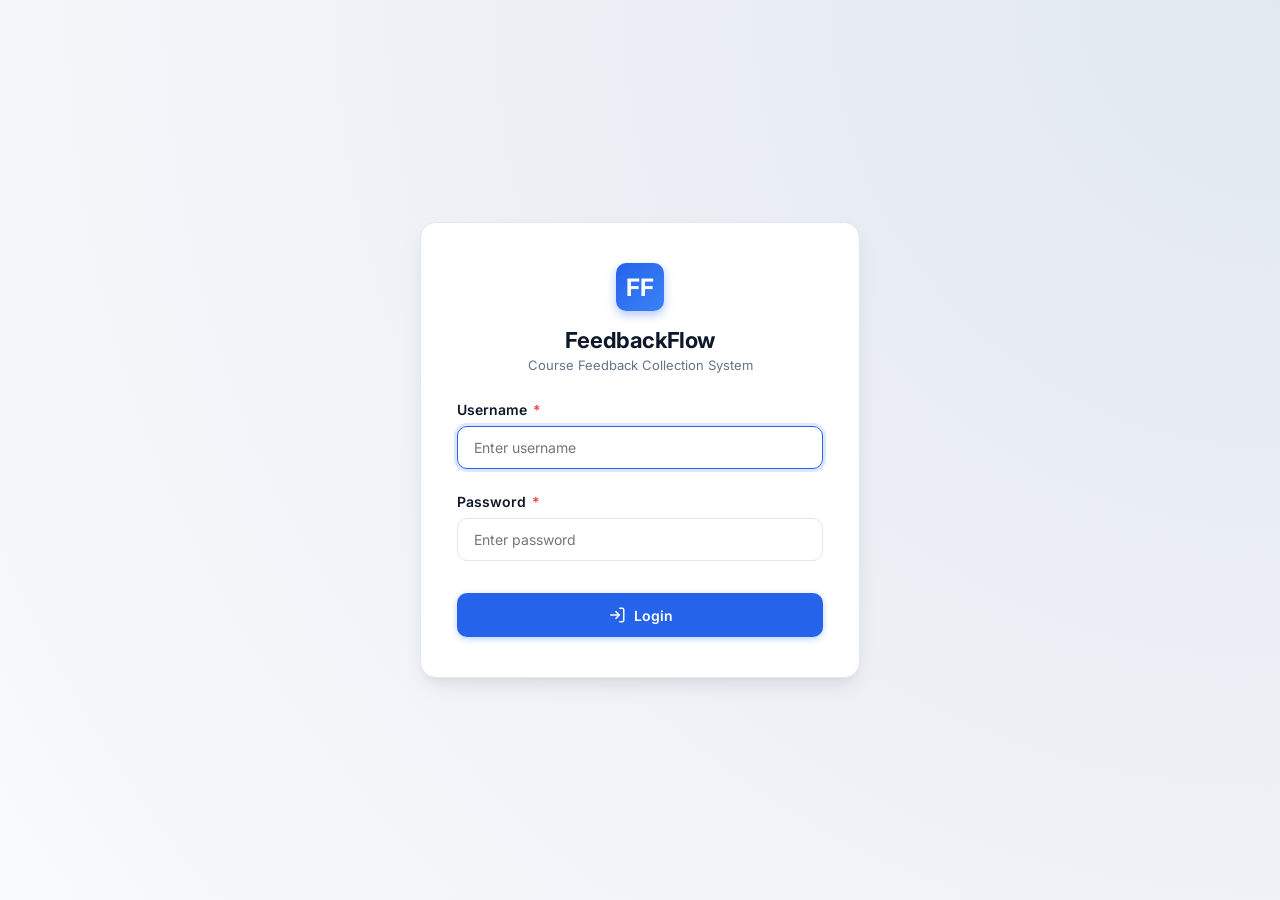
==== src/main/resources/static/index.html @ cb866472 "Completed FeedbackFlow course feedback system" ====
<!DOCTYPE html>
<html lang="en">
<head>
    <meta charset="UTF-8">
    <meta name="viewport" content="width=device-width, initial-scale=1.0">
    <title>Dashboard - FeedbackFlow</title>
    <link rel="stylesheet" href="css/style.css">
    <script src="js/auth.js"></script>
</head>
<body>
    <div class="app-container">
        <!-- Left Sidebar -->
        <aside class="sidebar">
            <div class="sidebar-header">
                <div class="logo-container">
                    <div class="logo-icon">FF</div>
                    <div class="brand-text">
                        <h1>FeedbackFlow</h1>
                        <p>Academic System</p>
                    </div>
                </div>
            </div>

            <nav class="sidebar-nav">
                <div class="nav-section-title">Navigation</div>
                <ul class="nav-menu">
                    <li>
                        <a href="index.html" class="nav-link active" id="nav-dashboard">
                            <svg viewBox="0 0 24 24"><path d="M3 9l9-7 9 7v11a2 2 0 0 1-2 2H5a2 2 0 0 1-2-2z"></path><polyline points="9 22 9 12 15 12 15 22"></polyline></svg>
                            <span>Dashboard</span>
                        </a>
                    </li>
                    <li>
                        <a href="courses.html" class="nav-link" id="nav-courses">
                            <svg viewBox="0 0 24 24"><path d="M4 19.5A2.5 2.5 0 0 1 6.5 17H20"></path><path d="M6.5 2H20v20H6.5A2.5 2.5 0 0 1 4 19.5v-15A2.5 2.5 0 0 1 6.5 2z"></path></svg>
                            <span>Courses</span>
                        </a>
                    </li>
                    <li>
                        <a href="feedback.html" class="nav-link" id="nav-feedback">
                            <svg viewBox="0 0 24 24"><path d="M11 4H4a2 2 0 0 0-2 2v14a2 2 0 0 0 2 2h14a2 2 0 0 0 2-2v-7"></path><path d="M18.5 2.5a2.121 2.121 0 0 1 3 3L12 15l-4 1 1-4 9.5-9.5z"></path></svg>
                            <span>Submit Feedback</span>
                        </a>
                    </li>
                    <li>
                        <a href="results.html" class="nav-link" id="nav-results">
                            <svg viewBox="0 0 24 24"><line x1="18" y1="20" x2="18" y2="10"></line><line x1="12" y1="20" x2="12" y2="4"></line><line x1="6" y1="20" x2="6" y2="14"></line></svg>
                            <span>Feedback Results</span>
                        </a>
                    </li>
                    <li>
                        <a href="questions.html" class="nav-link" id="nav-questions">
                            <svg viewBox="0 0 24 24"><circle cx="12" cy="12" r="10"></circle><path d="M9.09 9a3 3 0 0 1 5.83 1c0 2-3 3-3 3"></path><line x1="12" y1="17" x2="12.01" y2="17"></line></svg>
                            <span>Questions</span>
                        </a>
                    </li>
                </ul>
            </nav>

            <div class="sidebar-footer">
                <a href="#" class="logout-link" id="btn-logout" onclick="logout(); return false;">
                    <svg viewBox="0 0 24 24"><path d="M9 21H5a2 2 0 0 1-2-2V5a2 2 0 0 1 2-2h4"></path><polyline points="16 17 21 12 16 7"></polyline><line x1="21" y1="12" x2="9" y2="12"></line></svg>
                    <span>Logout</span>
                </a>
            </div>
        </aside>

        <!-- Main Wrapper -->
        <div class="main-wrapper">
            <!-- Top Header -->
            <header class="top-header">
                <div class="header-left">
                    <h2>Dashboard</h2>
                    <p>Course Feedback Overview</p>
                </div>
                <div class="header-right">
                    <div class="system-badge">
                        <span class="pulse-dot"></span>
                        Academic Feedback System
                    </div>
                </div>
            </header>

            <!-- Dashboard Body -->
            <main class="dashboard-content">
                <!-- Error Alert Banner -->
                <div id="error-banner" class="alert-banner">
                    <span id="error-message">Unable to load dashboard data.</span>
                    <button onclick="loadDashboard()">Retry</button>
                </div>

                <!-- 4 Summary Cards -->
                <div class="metrics-grid">
                    <!-- Total Courses -->
                    <div class="metric-card">
                        <div class="metric-icon-wrap icon-blue">
                            <svg viewBox="0 0 24 24"><path d="M4 19.5A2.5 2.5 0 0 1 6.5 17H20"></path><path d="M6.5 2H20v20H6.5A2.5 2.5 0 0 1 4 19.5v-15A2.5 2.5 0 0 1 6.5 2z"></path></svg>
                        </div>
                        <div class="metric-info">
                            <span class="metric-label">Total Courses</span>
                            <span class="metric-value" id="stat-total-courses">--</span>
                        </div>
                    </div>

                    <!-- Feedback Questions -->
                    <div class="metric-card">
                        <div class="metric-icon-wrap icon-purple">
                            <svg viewBox="0 0 24 24"><circle cx="12" cy="12" r="10"></circle><path d="M9.09 9a3 3 0 0 1 5.83 1c0 2-3 3-3 3"></path><line x1="12" y1="17" x2="12.01" y2="17"></line></svg>
                        </div>
                        <div class="metric-info">
                            <span class="metric-label">Feedback Questions</span>
                            <span class="metric-value" id="stat-total-questions">--</span>
                        </div>
                    </div>

                    <!-- Feedback Received -->
                    <div class="metric-card">
                        <div class="metric-icon-wrap icon-green">
                            <svg viewBox="0 0 24 24"><path d="M14 2H6a2 2 0 0 0-2 2v16a2 2 0 0 0 2 2h12a2 2 0 0 0 2-2V8z"></path><polyline points="14 2 14 8 20 8"></polyline><line x1="16" y1="13" x2="8" y2="13"></line><line x1="16" y1="17" x2="8" y2="17"></line><polyline points="10 9 9 9 8 9"></polyline></svg>
                        </div>
                        <div class="metric-info">
                            <span class="metric-label">Feedback Received</span>
                            <span class="metric-value" id="stat-total-feedback">--</span>
                        </div>
                    </div>

                    <!-- Overall Rating -->
                    <div class="metric-card">
                        <div class="metric-icon-wrap icon-amber">
                            <svg viewBox="0 0 24 24"><polygon points="12 2 15.09 8.26 22 9.27 17 14.14 18.18 21.02 12 17.77 5.82 21.02 7 14.14 2 9.27 8.91 8.26 12 2"></polygon></svg>
                        </div>
                        <div class="metric-info">
                            <span class="metric-label">Overall Rating</span>
                            <span class="metric-value" id="stat-overall-rating">-- / 5</span>
                        </div>
                    </div>
                </div>

                <!-- SECTION 1: Course Feedback Overview -->
                <section class="dashboard-section">
                    <div class="section-header">
                        <div>
                            <h3 class="section-title">Course Feedback Overview</h3>
                            <p class="section-subtitle">Registered courses available for student feedback evaluation</p>
                        </div>
                    </div>

                    <div class="content-card">
                        <div class="table-responsive">
                            <table class="academic-table" id="courses-table">
                                <thead>
                                    <tr>
                                        <th>Course Code</th>
                                        <th>Course Name</th>
                                        <th>Department</th>
                                        <th style="text-align: right;">Action</th>
                                    </tr>
                                </thead>
                                <tbody id="courses-table-body">
                                    <tr>
                                        <td colspan="4" class="table-empty-state">
                                            Loading courses...
                                        </td>
                                    </tr>
                                </tbody>
                            </table>
                        </div>
                    </div>
                </section>

                <!-- SECTION 2: Quick Actions -->
                <section class="dashboard-section">
                    <div class="section-header">
                        <div>
                            <h3 class="section-title">Quick Actions</h3>
                            <p class="section-subtitle">Direct shortcuts for standard administrative and student workflows</p>
                        </div>
                    </div>

                    <div class="quick-actions-grid">
                        <!-- Submit Feedback -->
                        <a href="feedback.html" class="quick-action-card" id="action-submit-feedback">
                            <div class="quick-action-icon icon-blue">
                                <svg viewBox="0 0 24 24"><path d="M11 4H4a2 2 0 0 0-2 2v14a2 2 0 0 0 2 2h14a2 2 0 0 0 2-2v-7"></path><path d="M18.5 2.5a2.121 2.121 0 0 1 3 3L12 15l-4 1 1-4 9.5-9.5z"></path></svg>
                            </div>
                            <h4>Submit Feedback</h4>
                            <p>Rate teaching quality and provide questions ratings for enrolled courses.</p>
                            <span class="quick-action-footer">
                                Open form
                                <svg viewBox="0 0 24 24"><line x1="5" y1="12" x2="19" y2="12"></line><polyline points="12 5 19 12 12 19"></polyline></svg>
                            </span>
                        </a>

                        <!-- View Results -->
                        <a href="results.html" class="quick-action-card" id="action-view-results">
                            <div class="quick-action-icon icon-green">
                                <svg viewBox="0 0 24 24"><line x1="18" y1="20" x2="18" y2="10"></line><line x1="12" y1="20" x2="12" y2="4"></line><line x1="6" y1="20" x2="6" y2="14"></line></svg>
                            </div>
                            <h4>View Results</h4>
                            <p>Inspect comprehensive question-level feedback averages per course.</p>
                            <span class="quick-action-footer">
                                View reports
                                <svg viewBox="0 0 24 24"><line x1="5" y1="12" x2="19" y2="12"></line><polyline points="12 5 19 12 12 19"></polyline></svg>
                            </span>
                        </a>

                        <!-- Manage Courses -->
                        <a href="courses.html" class="quick-action-card" id="action-manage-courses">
                            <div class="quick-action-icon icon-purple">
                                <svg viewBox="0 0 24 24"><path d="M4 19.5A2.5 2.5 0 0 1 6.5 17H20"></path><path d="M6.5 2H20v20H6.5A2.5 2.5 0 0 1 4 19.5v-15A2.5 2.5 0 0 1 6.5 2z"></path></svg>
                            </div>
                            <h4>Manage Courses</h4>
                            <p>Add new courses, update codes, departments, and course titles.</p>
                            <span class="quick-action-footer">
                                Manage
                                <svg viewBox="0 0 24 24"><line x1="5" y1="12" x2="19" y2="12"></line><polyline points="12 5 19 12 12 19"></polyline></svg>
                            </span>
                        </a>

                        <!-- Manage Questions -->
                        <a href="questions.html" class="quick-action-card" id="action-manage-questions">
                            <div class="quick-action-icon icon-amber">
                                <svg viewBox="0 0 24 24"><circle cx="12" cy="12" r="10"></circle><path d="M9.09 9a3 3 0 0 1 5.83 1c0 2-3 3-3 3"></path><line x1="12" y1="17" x2="12.01" y2="17"></line></svg>
                            </div>
                            <h4>Manage Questions</h4>
                            <p>Configure evaluation questions used across the feedback surveys.</p>
                            <span class="quick-action-footer">
                                Configure
                                <svg viewBox="0 0 24 24"><line x1="5" y1="12" x2="19" y2="12"></line><polyline points="12 5 19 12 12 19"></polyline></svg>
                            </span>
                        </a>
                    </div>
                </section>
            </main>
        </div>
    </div>

    <!-- Dashboard JavaScript Logic -->
    <script src="js/dashboard.js"></script>
</body>
</html>
---- src/main/resources/static/css/style.css ----
@import url('https://fonts.googleapis.com/css2?family=Inter:wght@400;500;600;700&display=swap');

:root {
    --sidebar-bg: #0f172a;
    --sidebar-surface: #1e293b;
    --sidebar-text: #94a3b8;
    --sidebar-text-hover: #f1f5f9;
    --sidebar-active-bg: #2563eb;
    --sidebar-active-text: #ffffff;

    --bg-main: #f8fafc;
    --card-bg: #ffffff;
    --border-color: #e2e8f0;
    --border-light: #f1f5f9;

    --text-primary: #0f172a;
    --text-secondary: #64748b;
    --text-muted: #94a3b8;

    --primary: #2563eb;
    --primary-hover: #1d4ed8;
    --primary-light: #eff6ff;

    --success: #10b981;
    --success-light: #ecfdf5;

    --amber: #f59e0b;
    --amber-light: #fffbeb;

    --purple: #8b5cf6;
    --purple-light: #f5f3ff;

    --danger: #ef4444;
    --danger-light: #fef2f2;

    --shadow-sm: 0 1px 2px 0 rgba(0, 0, 0, 0.05);
    --shadow-md: 0 4px 6px -1px rgba(0, 0, 0, 0.07), 0 2px 4px -2px rgba(0, 0, 0, 0.05);
    --shadow-lg: 0 10px 15px -3px rgba(0, 0, 0, 0.08), 0 4px 6px -4px rgba(0, 0, 0, 0.04);
}

* {
    margin: 0;
    padding: 0;
    box-sizing: border-box;
    font-family: 'Inter', -apple-system, BlinkMacSystemFont, "Segoe UI", Roboto, sans-serif;
}

body {
    background-color: var(--bg-main);
    color: var(--text-primary);
    min-height: 100vh;
    display: flex;
}

/* Application Layout */
.app-container {
    display: flex;
    width: 100%;
    min-height: 100vh;
}

/* Sidebar */
.sidebar {
    width: 260px;
    background-color: var(--sidebar-bg);
    color: var(--sidebar-text);
    display: flex;
    flex-direction: column;
    flex-shrink: 0;
    border-right: 1px solid rgba(255, 255, 255, 0.05);
    position: sticky;
    top: 0;
    height: 100vh;
}

.sidebar-header {
    padding: 24px 20px;
    border-bottom: 1px solid rgba(255, 255, 255, 0.08);
}

.logo-container {
    display: flex;
    align-items: center;
    gap: 12px;
}

.logo-icon {
    width: 40px;
    height: 40px;
    background: linear-gradient(135deg, #2563eb, #3b82f6);
    border-radius: 10px;
    display: flex;
    align-items: center;
    justify-content: center;
    color: #ffffff;
    font-size: 20px;
    font-weight: 700;
    box-shadow: 0 4px 10px rgba(37, 99, 235, 0.35);
}

.brand-text h1 {
    font-size: 19px;
    font-weight: 700;
    color: #ffffff;
    letter-spacing: -0.3px;
    line-height: 1.2;
}

.brand-text p {
    font-size: 11px;
    color: #94a3b8;
    text-transform: uppercase;
    letter-spacing: 0.5px;
    margin-top: 2px;
}

/* Navigation Links */
.sidebar-nav {
    flex: 1;
    padding: 20px 14px;
    overflow-y: auto;
}

.nav-section-title {
    font-size: 11px;
    text-transform: uppercase;
    letter-spacing: 0.8px;
    color: #64748b;
    font-weight: 600;
    padding: 8px 12px;
    margin-bottom: 6px;
}

.nav-menu {
    list-style: none;
    display: flex;
    flex-direction: column;
    gap: 4px;
}

.nav-link {
    display: flex;
    align-items: center;
    gap: 12px;
    padding: 11px 14px;
    border-radius: 8px;
    color: var(--sidebar-text);
    text-decoration: none;
    font-size: 14px;
    font-weight: 500;
    transition: all 0.2s ease;
}

.nav-link svg {
    width: 20px;
    height: 20px;
    stroke-width: 2;
    stroke: currentColor;
    fill: none;
    transition: stroke 0.2s ease;
}

.nav-link:hover {
    background-color: var(--sidebar-surface);
    color: var(--sidebar-text-hover);
}

.nav-link.active {
    background-color: var(--sidebar-active-bg);
    color: var(--sidebar-active-text);
    font-weight: 600;
    box-shadow: 0 4px 12px rgba(37, 99, 235, 0.3);
}

.nav-link.active svg {
    stroke: #ffffff;
}

/* Sidebar Footer */
.sidebar-footer {
    padding: 16px 14px;
    border-top: 1px solid rgba(255, 255, 255, 0.08);
}

.logout-link {
    display: flex;
    align-items: center;
    gap: 12px;
    padding: 11px 14px;
    border-radius: 8px;
    color: #ef4444;
    text-decoration: none;
    font-size: 14px;
    font-weight: 500;
    transition: all 0.2s ease;
}

.logout-link svg {
    width: 20px;
    height: 20px;
    stroke: currentColor;
    fill: none;
    stroke-width: 2;
}

.logout-link:hover {
    background-color: rgba(239, 68, 68, 0.1);
    color: #f87171;
}

/* Main Content Area */
.main-wrapper {
    flex: 1;
    display: flex;
    flex-direction: column;
    overflow-x: hidden;
}

/* Top Header */
.top-header {
    background-color: var(--card-bg);
    border-bottom: 1px solid var(--border-color);
    padding: 18px 36px;
    display: flex;
    justify-content: space-between;
    align-items: center;
    position: sticky;
    top: 0;
    z-index: 10;
}

.header-left h2 {
    font-size: 22px;
    font-weight: 700;
    color: var(--text-primary);
    letter-spacing: -0.4px;
}

.header-left p {
    font-size: 13px;
    color: var(--text-secondary);
    margin-top: 2px;
}

.header-right {
    display: flex;
    align-items: center;
    gap: 16px;
}

.system-badge {
    display: inline-flex;
    align-items: center;
    gap: 8px;
    background-color: var(--primary-light);
    color: var(--primary);
    font-size: 13px;
    font-weight: 600;
    padding: 8px 14px;
    border-radius: 20px;
    border: 1px solid rgba(37, 99, 235, 0.15);
}

.system-badge .pulse-dot {
    width: 8px;
    height: 8px;
    background-color: var(--success);
    border-radius: 50%;
    box-shadow: 0 0 0 2px rgba(16, 185, 129, 0.25);
}

/* Page Body */
.dashboard-content {
    padding: 32px 36px 48px;
    max-width: 1400px;
    width: 100%;
}

/* Banner / Notification */
.alert-banner {
    display: none;
    align-items: center;
    justify-content: space-between;
    padding: 14px 18px;
    border-radius: 10px;
    font-size: 14px;
    margin-bottom: 24px;
}

.alert-banner.error {
    display: flex;
    background-color: var(--danger-light);
    color: var(--danger);
    border: 1px solid #fecaca;
}

.alert-banner.error button {
    background: none;
    border: 1px solid var(--danger);
    color: var(--danger);
    padding: 4px 12px;
    border-radius: 6px;
    cursor: pointer;
    font-weight: 500;
    font-size: 12px;
}

/* Metric Cards Grid */
.metrics-grid {
    display: grid;
    grid-template-columns: repeat(4, 1fr);
    gap: 24px;
    margin-bottom: 36px;
}

.metric-card {
    background-color: var(--card-bg);
    border: 1px solid var(--border-color);
    border-radius: 14px;
    padding: 22px 24px;
    box-shadow: var(--shadow-sm);
    display: flex;
    align-items: center;
    gap: 18px;
    transition: transform 0.2s ease, box-shadow 0.2s ease;
}

.metric-card:hover {
    transform: translateY(-2px);
    box-shadow: var(--shadow-md);
}

.metric-icon-wrap {
    width: 52px;
    height: 52px;
    border-radius: 12px;
    display: flex;
    align-items: center;
    justify-content: center;
    flex-shrink: 0;
}

.metric-icon-wrap svg {
    width: 26px;
    height: 26px;
    stroke-width: 2;
    stroke: currentColor;
    fill: none;
}

.icon-blue {
    background-color: var(--primary-light);
    color: var(--primary);
}

.icon-purple {
    background-color: var(--purple-light);
    color: var(--purple);
}

.icon-green {
    background-color: var(--success-light);
    color: var(--success);
}

.icon-amber {
    background-color: var(--amber-light);
    color: var(--amber);
}

.metric-info {
    display: flex;
    flex-direction: column;
}

.metric-label {
    font-size: 13px;
    font-weight: 500;
    color: var(--text-secondary);
    margin-bottom: 4px;
}

.metric-value {
    font-size: 26px;
    font-weight: 700;
    color: var(--text-primary);
    line-height: 1.1;
    letter-spacing: -0.5px;
}

/* Section Header */
.section-header {
    display: flex;
    justify-content: space-between;
    align-items: center;
    margin-bottom: 18px;
}

.section-title {
    font-size: 18px;
    font-weight: 700;
    color: var(--text-primary);
    letter-spacing: -0.2px;
}

.section-subtitle {
    font-size: 13px;
    color: var(--text-secondary);
    margin-top: 2px;
}

/* Card Containers */
.content-card {
    background-color: var(--card-bg);
    border: 1px solid var(--border-color);
    border-radius: 14px;
    box-shadow: var(--shadow-sm);
    overflow: hidden;
    margin-bottom: 36px;
}

/* Table */
.table-responsive {
    width: 100%;
    overflow-x: auto;
}

.academic-table {
    width: 100%;
    border-collapse: collapse;
    text-align: left;
}

.academic-table th {
    background-color: #f8fafc;
    color: var(--text-secondary);
    font-size: 12px;
    font-weight: 600;
    text-transform: uppercase;
    letter-spacing: 0.6px;
    padding: 14px 20px;
    border-bottom: 1px solid var(--border-color);
}

.academic-table td {
    padding: 16px 20px;
    font-size: 14px;
    color: var(--text-primary);
    border-bottom: 1px solid var(--border-light);
    vertical-align: middle;
}

.academic-table tbody tr:last-child td {
    border-bottom: none;
}

.academic-table tbody tr:hover {
    background-color: #fbfcfe;
}

/* Table Element Badges */
.badge-code {
    display: inline-block;
    padding: 4px 10px;
    background-color: var(--primary-light);
    color: var(--primary);
    border-radius: 6px;
    font-weight: 600;
    font-size: 13px;
    font-family: 'Inter', monospace;
    letter-spacing: 0.3px;
}

.badge-dept {
    display: inline-block;
    padding: 4px 10px;
    background-color: #f1f5f9;
    color: var(--text-secondary);
    border-radius: 6px;
    font-weight: 500;
    font-size: 12px;
}

.btn-action {
    display: inline-flex;
    align-items: center;
    gap: 6px;
    padding: 8px 14px;
    background-color: var(--card-bg);
    color: var(--primary);
    border: 1px solid rgba(37, 99, 235, 0.3);
    border-radius: 8px;
    font-size: 13px;
    font-weight: 600;
    text-decoration: none;
    cursor: pointer;
    transition: all 0.2s ease;
}

.btn-action:hover {
    background-color: var(--primary);
    color: #ffffff;
    border-color: var(--primary);
    box-shadow: 0 2px 6px rgba(37, 99, 235, 0.25);
}

/* Empty Table State */
.table-empty-state {
    text-align: center;
    padding: 48px 20px;
    color: var(--text-secondary);
}

.table-empty-state p {
    font-size: 14px;
    margin-top: 8px;
}

/* Quick Actions Grid */
.quick-actions-grid {
    display: grid;
    grid-template-columns: repeat(4, 1fr);
    gap: 20px;
}

.quick-action-card {
    background-color: var(--card-bg);
    border: 1px solid var(--border-color);
    border-radius: 14px;
    padding: 22px;
    text-decoration: none;
    color: inherit;
    display: flex;
    flex-direction: column;
    gap: 14px;
    box-shadow: var(--shadow-sm);
    transition: all 0.2s ease;
}

.quick-action-card:hover {
    transform: translateY(-3px);
    box-shadow: var(--shadow-md);
    border-color: rgba(37, 99, 235, 0.4);
}

.quick-action-icon {
    width: 44px;
    height: 44px;
    border-radius: 10px;
    display: flex;
    align-items: center;
    justify-content: center;
}

.quick-action-icon svg {
    width: 22px;
    height: 22px;
    stroke-width: 2;
    stroke: currentColor;
    fill: none;
}

.quick-action-card h4 {
    font-size: 16px;
    font-weight: 600;
    color: var(--text-primary);
}

.quick-action-card p {
    font-size: 13px;
    color: var(--text-secondary);
    line-height: 1.4;
}

.quick-action-footer {
    display: flex;
    align-items: center;
    gap: 6px;
    font-size: 13px;
    font-weight: 600;
    color: var(--primary);
    margin-top: auto;
}

.quick-action-footer svg {
    width: 16px;
    height: 16px;
    stroke-width: 2;
    stroke: currentColor;
    fill: none;
    transition: transform 0.2s ease;
}

.quick-action-card:hover .quick-action-footer svg {
    transform: translateX(4px);
}

/* Responsive adjustments */
@media (max-width: 1200px) {
    .metrics-grid {
        grid-template-columns: repeat(2, 1fr);
    }
    .quick-actions-grid {
        grid-template-columns: repeat(2, 1fr);
    }
}

@media (max-width: 768px) {
    .app-container {
        flex-direction: column;
    }
    .sidebar {
        width: 100%;
        height: auto;
        position: relative;
    }
    .dashboard-content {
        padding: 20px;
    }
    .metrics-grid {
        grid-template-columns: 1fr;
    }
    .quick-actions-grid {
        grid-template-columns: 1fr;
    }
    .top-header {
        padding: 16px 20px;
        flex-direction: column;
        align-items: flex-start;
        gap: 12px;
    }
}

/* Feedback Form Styles */
.form-container {
    max-width: 900px;
}

.form-group {
    margin-bottom: 24px;
}

.form-label {
    display: block;
    font-size: 14px;
    font-weight: 600;
    color: var(--text-primary);
    margin-bottom: 8px;
}

.form-label .required {
    color: var(--danger);
    margin-left: 2px;
}

.form-select {
    width: 100%;
    padding: 12px 16px;
    border: 1px solid var(--border-color);
    border-radius: 10px;
    font-size: 14px;
    color: var(--text-primary);
    background-color: var(--card-bg);
    outline: none;
    transition: border-color 0.2s ease, box-shadow 0.2s ease;
    cursor: pointer;
}

.form-select:focus {
    border-color: var(--primary);
    box-shadow: 0 0 0 3px rgba(37, 99, 235, 0.15);
}

.questions-list {
    display: flex;
    flex-direction: column;
    gap: 16px;
    margin-bottom: 32px;
}

.question-item {
    background-color: var(--card-bg);
    border: 1px solid var(--border-color);
    border-radius: 12px;
    padding: 20px 24px;
    transition: border-color 0.2s ease;
}

.question-item:hover {
    border-color: #cbd5e1;
}

.question-header {
    display: flex;
    align-items: baseline;
    gap: 10px;
    margin-bottom: 16px;
}

.question-num {
    font-size: 12px;
    font-weight: 700;
    color: var(--primary);
    background-color: var(--primary-light);
    padding: 3px 8px;
    border-radius: 6px;
}

.question-title {
    font-size: 15px;
    font-weight: 600;
    color: var(--text-primary);
    line-height: 1.4;
}

.rating-group {
    display: flex;
    gap: 12px;
    flex-wrap: wrap;
}

.rating-option {
    flex: 1;
    min-width: 90px;
    position: relative;
}

.rating-option input[type="radio"] {
    position: absolute;
    opacity: 0;
    cursor: pointer;
}

.rating-box {
    display: flex;
    flex-direction: column;
    align-items: center;
    justify-content: center;
    padding: 12px 8px;
    border: 1.5px solid var(--border-color);
    border-radius: 10px;
    background-color: #fafbfd;
    cursor: pointer;
    transition: all 0.2s ease;
}

.rating-number {
    font-size: 16px;
    font-weight: 700;
    color: var(--text-secondary);
}

.rating-text {
    font-size: 11px;
    color: var(--text-muted);
    margin-top: 2px;
}

.rating-option input[type="radio"]:checked + .rating-box {
    background-color: var(--primary-light);
    border-color: var(--primary);
    box-shadow: 0 0 0 2px rgba(37, 99, 235, 0.2);
}

.rating-option input[type="radio"]:checked + .rating-box .rating-number {
    color: var(--primary);
}

.rating-option input[type="radio"]:checked + .rating-box .rating-text {
    color: var(--primary);
    font-weight: 600;
}

.rating-box:hover {
    border-color: #94a3b8;
    background-color: #ffffff;
}

.form-actions {
    display: flex;
    align-items: center;
    gap: 14px;
    margin-top: 24px;
}

.btn-submit {
    padding: 13px 28px;
    background-color: var(--primary);
    color: #ffffff;
    border: none;
    border-radius: 10px;
    font-size: 14px;
    font-weight: 600;
    cursor: pointer;
    display: inline-flex;
    align-items: center;
    gap: 8px;
    transition: all 0.2s ease;
    box-shadow: 0 2px 6px rgba(37, 99, 235, 0.3);
}

.btn-submit:hover:not(:disabled) {
    background-color: var(--primary-hover);
    transform: translateY(-1px);
    box-shadow: 0 4px 10px rgba(37, 99, 235, 0.35);
}

.btn-submit:disabled {
    opacity: 0.6;
    cursor: not-allowed;
}

.btn-secondary {
    padding: 13px 24px;
    background-color: #ffffff;
    color: var(--text-secondary);
    border: 1px solid var(--border-color);
    border-radius: 10px;
    font-size: 14px;
    font-weight: 600;
    text-decoration: none;
    cursor: pointer;
    transition: all 0.2s ease;
}

.btn-secondary:hover {
    background-color: #f1f5f9;
    color: var(--text-primary);
}

/* Alert Success */
.alert-banner.success {
    display: flex;
    background-color: var(--success-light);
    color: #065f46;
    border: 1px solid #a7f3d0;
}

/* Results Page Styles */
.results-summary-grid {
    display: grid;
    grid-template-columns: 2fr 1fr;
    gap: 24px;
    margin-bottom: 28px;
}

.course-meta-box {
    display: flex;
    flex-direction: column;
    gap: 8px;
}

.course-meta-title {
    font-size: 20px;
    font-weight: 700;
    color: var(--text-primary);
}

.course-meta-details {
    display: flex;
    align-items: center;
    gap: 12px;
    flex-wrap: wrap;
    color: var(--text-secondary);
    font-size: 14px;
}

.overall-rating-card {
    background: linear-gradient(135deg, #1e293b, #0f172a);
    color: #ffffff;
    border-radius: 14px;
    padding: 24px;
    display: flex;
    flex-direction: column;
    justify-content: center;
    align-items: center;
    text-align: center;
    box-shadow: var(--shadow-md);
}

.overall-rating-label {
    font-size: 13px;
    text-transform: uppercase;
    letter-spacing: 0.8px;
    color: #94a3b8;
    margin-bottom: 6px;
    font-weight: 600;
}

.overall-rating-value {
    font-size: 36px;
    font-weight: 800;
    color: #38bdf8;
    line-height: 1.1;
    letter-spacing: -0.5px;
}

.overall-rating-sub {
    font-size: 12px;
    color: #94a3b8;
    margin-top: 4px;
}

/* Visual Progress Bar */
.rating-progress-wrapper {
    display: flex;
    align-items: center;
    gap: 12px;
}

.progress-track {
    flex: 1;
    height: 8px;
    background-color: #e2e8f0;
    border-radius: 6px;
    overflow: hidden;
    min-width: 100px;
}

.progress-fill {
    height: 100%;
    background: linear-gradient(90deg, #3b82f6, #2563eb);
    border-radius: 6px;
    transition: width 0.4s ease;
}

.progress-fill.high {
    background: linear-gradient(90deg, #10b981, #059669);
}

.progress-fill.medium {
    background: linear-gradient(90deg, #f59e0b, #d97706);
}

.progress-fill.low {
    background: linear-gradient(90deg, #ef4444, #dc2626);
}

.rating-score-pill {
    display: inline-flex;
    align-items: center;
    gap: 4px;
    font-weight: 700;
    font-size: 14px;
    color: var(--text-primary);
}

@media (max-width: 900px) {
    .results-summary-grid {
        grid-template-columns: 1fr;
    }
}

/* Form Input & Action Buttons */
.form-input,
.form-textarea {
    width: 100%;
    padding: 12px 16px;
    border: 1px solid var(--border-color);
    border-radius: 10px;
    font-size: 14px;
    color: var(--text-primary);
    background-color: var(--card-bg);
    outline: none;
    transition: border-color 0.2s ease, box-shadow 0.2s ease;
    font-family: inherit;
}

.form-textarea {
    min-height: 80px;
    resize: vertical;
}

.form-input:focus,
.form-textarea:focus {
    border-color: var(--primary);
    box-shadow: 0 0 0 3px rgba(37, 99, 235, 0.15);
}

.form-grid-3 {
    display: grid;
    grid-template-columns: 1fr 2fr 1fr;
    gap: 16px;
}

@media (max-width: 768px) {
    .form-grid-3 {
        grid-template-columns: 1fr;
    }
}

.btn-group {
    display: inline-flex;
    align-items: center;
    gap: 8px;
}

.btn-edit {
    display: inline-flex;
    align-items: center;
    gap: 4px;
    padding: 6px 12px;
    background-color: var(--primary-light);
    color: var(--primary);
    border: 1px solid rgba(37, 99, 235, 0.2);
    border-radius: 6px;
    font-size: 12px;
    font-weight: 600;
    cursor: pointer;
    transition: all 0.2s ease;
}

.btn-edit:hover {
    background-color: var(--primary);
    color: #ffffff;
}

.btn-delete {
    display: inline-flex;
    align-items: center;
    gap: 4px;
    padding: 6px 12px;
    background-color: var(--danger-light);
    color: var(--danger);
    border: 1px solid #fecaca;
    border-radius: 6px;
    font-size: 12px;
    font-weight: 600;
    cursor: pointer;
    transition: all 0.2s ease;
}

.btn-delete:hover {
    background-color: var(--danger);
    color: #ffffff;
}

/* Login Page Styles */
.login-page-body {
    background: radial-gradient(circle at top right, #e2e8f0, #f8fafc);
    min-height: 100vh;
    display: flex;
    align-items: center;
    justify-content: center;
    padding: 20px;
    width: 100%;
}

.login-card {
    background-color: var(--card-bg);
    border: 1px solid var(--border-color);
    border-radius: 16px;
    padding: 40px 36px;
    width: 100%;
    max-width: 440px;
    box-shadow: 0 10px 25px -5px rgba(15, 23, 42, 0.1), 0 8px 10px -6px rgba(15, 23, 42, 0.05);
}

.login-header {
    text-align: center;
    margin-bottom: 28px;
}

.login-header .logo-icon {
    margin: 0 auto 16px;
    width: 48px;
    height: 48px;
    font-size: 24px;
}

.login-header h2 {
    font-size: 22px;
    font-weight: 700;
    color: var(--text-primary);
    letter-spacing: -0.4px;
}

.login-header p {
    font-size: 13px;
    color: var(--text-secondary);
    margin-top: 4px;
}

.login-demo-badge {
    background-color: var(--primary-light);
    border: 1px dashed rgba(37, 99, 235, 0.3);
    border-radius: 10px;
    padding: 12px 14px;
    margin-bottom: 24px;
    font-size: 12px;
    color: #1e40af;
    line-height: 1.5;
}

.login-demo-badge strong {
    color: var(--primary);
    font-weight: 600;
}
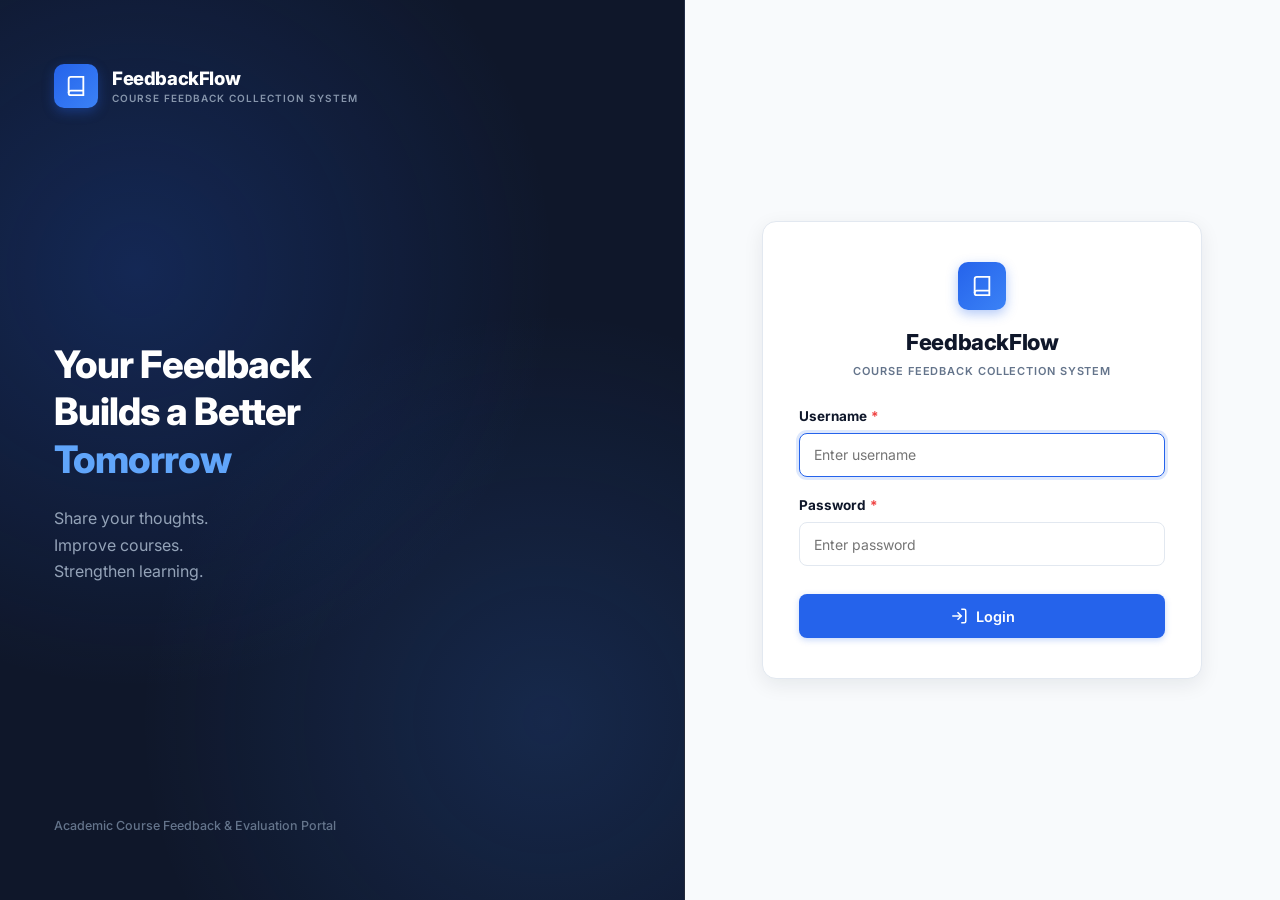
==== commit 0efbf4ab: "Polished FeedbackFlow frontend UI" ====
--- a/src/main/resources/static/index.html
+++ b/src/main/resources/static/index.html
@@ -13,16 +13,18 @@
         <aside class="sidebar">
             <div class="sidebar-header">
                 <div class="logo-container">
-                    <div class="logo-icon">FF</div>
+                    <div class="logo-icon">
+                        <svg viewBox="0 0 24 24"><path d="M4 19.5A2.5 2.5 0 0 1 6.5 17H20"></path><path d="M6.5 2H20v20H6.5A2.5 2.5 0 0 1 4 19.5v-15A2.5 2.5 0 0 1 6.5 2z"></path></svg>
+                    </div>
                     <div class="brand-text">
                         <h1>FeedbackFlow</h1>
-                        <p>Academic System</p>
+                        <p>Course Feedback Collection System</p>
                     </div>
                 </div>
             </div>
 
             <nav class="sidebar-nav">
-                <div class="nav-section-title">Navigation</div>
+                <div class="nav-section-title">Menu</div>
                 <ul class="nav-menu">
                     <li>
                         <a href="index.html" class="nav-link active" id="nav-dashboard">
@@ -74,22 +76,25 @@
                     <p>Course Feedback Overview</p>
                 </div>
                 <div class="header-right">
-                    <div class="system-badge">
-                        <span class="pulse-dot"></span>
-                        Academic Feedback System
+                    <div class="user-profile-badge">
+                        <div class="header-user-avatar">A</div>
+                        <div class="user-details">
+                            <span class="header-user-name">Admin</span>
+                            <span class="user-role-label">Administrator</span>
+                        </div>
                     </div>
                 </div>
             </header>
 
             <!-- Dashboard Body -->
             <main class="dashboard-content">
-                <!-- Error Alert Banner -->
+                <!-- Error Banner -->
                 <div id="error-banner" class="alert-banner">
                     <span id="error-message">Unable to load dashboard data.</span>
                     <button onclick="loadDashboard()">Retry</button>
                 </div>
 
-                <!-- 4 Summary Cards -->
+                <!-- 4 Summary Metric Cards -->
                 <div class="metrics-grid">
                     <!-- Total Courses -->
                     <div class="metric-card">
@@ -97,8 +102,9 @@
                             <svg viewBox="0 0 24 24"><path d="M4 19.5A2.5 2.5 0 0 1 6.5 17H20"></path><path d="M6.5 2H20v20H6.5A2.5 2.5 0 0 1 4 19.5v-15A2.5 2.5 0 0 1 6.5 2z"></path></svg>
                         </div>
                         <div class="metric-info">
+                            <span class="metric-value" id="stat-total-courses">--</span>
                             <span class="metric-label">Total Courses</span>
-                            <span class="metric-value" id="stat-total-courses">--</span>
+                            <span class="metric-sub">Active courses</span>
                         </div>
                     </div>
 
@@ -108,8 +114,9 @@
                             <svg viewBox="0 0 24 24"><circle cx="12" cy="12" r="10"></circle><path d="M9.09 9a3 3 0 0 1 5.83 1c0 2-3 3-3 3"></path><line x1="12" y1="17" x2="12.01" y2="17"></line></svg>
                         </div>
                         <div class="metric-info">
+                            <span class="metric-value" id="stat-total-questions">--</span>
                             <span class="metric-label">Feedback Questions</span>
-                            <span class="metric-value" id="stat-total-questions">--</span>
+                            <span class="metric-sub">Evaluation criteria</span>
                         </div>
                     </div>
 
@@ -119,8 +126,9 @@
                             <svg viewBox="0 0 24 24"><path d="M14 2H6a2 2 0 0 0-2 2v16a2 2 0 0 0 2 2h12a2 2 0 0 0 2-2V8z"></path><polyline points="14 2 14 8 20 8"></polyline><line x1="16" y1="13" x2="8" y2="13"></line><line x1="16" y1="17" x2="8" y2="17"></line><polyline points="10 9 9 9 8 9"></polyline></svg>
                         </div>
                         <div class="metric-info">
+                            <span class="metric-value" id="stat-total-feedback">--</span>
                             <span class="metric-label">Feedback Received</span>
-                            <span class="metric-value" id="stat-total-feedback">--</span>
+                            <span class="metric-sub">Submitted responses</span>
                         </div>
                     </div>
 
@@ -130,61 +138,107 @@
                             <svg viewBox="0 0 24 24"><polygon points="12 2 15.09 8.26 22 9.27 17 14.14 18.18 21.02 12 17.77 5.82 21.02 7 14.14 2 9.27 8.91 8.26 12 2"></polygon></svg>
                         </div>
                         <div class="metric-info">
+                            <span class="metric-value" id="stat-overall-rating">-- / 5</span>
                             <span class="metric-label">Overall Rating</span>
-                            <span class="metric-value" id="stat-overall-rating">-- / 5</span>
-                        </div>
-                    </div>
-                </div>
-
-                <!-- SECTION 1: Course Feedback Overview -->
-                <section class="dashboard-section">
-                    <div class="section-header">
-                        <div>
-                            <h3 class="section-title">Course Feedback Overview</h3>
-                            <p class="section-subtitle">Registered courses available for student feedback evaluation</p>
-                        </div>
-                    </div>
-
-                    <div class="content-card">
-                        <div class="table-responsive">
-                            <table class="academic-table" id="courses-table">
-                                <thead>
-                                    <tr>
-                                        <th>Course Code</th>
-                                        <th>Course Name</th>
-                                        <th>Department</th>
-                                        <th style="text-align: right;">Action</th>
-                                    </tr>
-                                </thead>
-                                <tbody id="courses-table-body">
-                                    <tr>
-                                        <td colspan="4" class="table-empty-state">
-                                            Loading courses...
-                                        </td>
-                                    </tr>
-                                </tbody>
-                            </table>
-                        </div>
-                    </div>
-                </section>
-
-                <!-- SECTION 2: Quick Actions -->
-                <section class="dashboard-section">
+                            <span class="metric-sub">Average score</span>
+                        </div>
+                    </div>
+                </div>
+
+                <!-- DUAL SECTIONS SIDE-BY-SIDE: Course Performance & System Overview -->
+                <div class="dual-section-grid">
+                    <!-- SECTION A: Course Performance -->
+                    <section>
+                        <div class="section-header">
+                            <div>
+                                <h3 class="section-title">Course Performance</h3>
+                                <p class="section-subtitle">Real feedback rating per registered course</p>
+                            </div>
+                        </div>
+
+                        <div class="content-card" style="margin-bottom: 0;">
+                            <div class="course-perf-list" id="course-perf-container">
+                                <div class="table-empty-state">Loading course performance...</div>
+                            </div>
+                        </div>
+                    </section>
+
+                    <!-- SECTION B: System Overview -->
+                    <section>
+                        <div class="section-header">
+                            <div>
+                                <h3 class="section-title">System Overview</h3>
+                                <p class="section-subtitle">Portal inventory summary</p>
+                            </div>
+                        </div>
+
+                        <div class="content-card" style="margin-bottom: 0;">
+                            <div class="system-overview-list">
+                                <div class="overview-row">
+                                    <div class="overview-row-left">
+                                        <div class="overview-row-icon icon-blue">
+                                            <svg viewBox="0 0 24 24"><path d="M4 19.5A2.5 2.5 0 0 1 6.5 17H20"></path><path d="M6.5 2H20v20H6.5A2.5 2.5 0 0 1 4 19.5v-15A2.5 2.5 0 0 1 6.5 2z"></path></svg>
+                                        </div>
+                                        <span class="overview-row-title">Courses Available</span>
+                                    </div>
+                                    <span class="overview-row-val" id="overview-courses">--</span>
+                                </div>
+
+                                <div class="overview-row">
+                                    <div class="overview-row-left">
+                                        <div class="overview-row-icon icon-purple">
+                                            <svg viewBox="0 0 24 24"><circle cx="12" cy="12" r="10"></circle><path d="M9.09 9a3 3 0 0 1 5.83 1c0 2-3 3-3 3"></path><line x1="12" y1="17" x2="12.01" y2="17"></line></svg>
+                                        </div>
+                                        <span class="overview-row-title">Feedback Questions</span>
+                                    </div>
+                                    <span class="overview-row-val" id="overview-questions">--</span>
+                                </div>
+
+                                <div class="overview-row">
+                                    <div class="overview-row-left">
+                                        <div class="overview-row-icon icon-green">
+                                            <svg viewBox="0 0 24 24"><path d="M14 2H6a2 2 0 0 0-2 2v16a2 2 0 0 0 2 2h12a2 2 0 0 0 2-2V8z"></path><polyline points="14 2 14 8 20 8"></polyline><line x1="16" y1="13" x2="8" y2="13"></line><line x1="16" y1="17" x2="8" y2="17"></line><polyline points="10 9 9 9 8 9"></polyline></svg>
+                                        </div>
+                                        <span class="overview-row-title">Total Feedback Submitted</span>
+                                    </div>
+                                    <span class="overview-row-val" id="overview-feedback">--</span>
+                                </div>
+
+                                <div class="overview-row">
+                                    <div class="overview-row-left">
+                                        <div class="overview-row-icon icon-amber">
+                                            <svg viewBox="0 0 24 24"><polygon points="12 2 15.09 8.26 22 9.27 17 14.14 18.18 21.02 12 17.77 5.82 21.02 7 14.14 2 9.27 8.91 8.26 12 2"></polygon></svg>
+                                        </div>
+                                        <span class="overview-row-title">Current Overall Rating</span>
+                                    </div>
+                                    <span class="overview-row-val" id="overview-rating">-- / 5</span>
+                                </div>
+                            </div>
+                        </div>
+                    </section>
+                </div>
+
+                <!-- SECTION 3: Quick Actions (Polished & Compact) -->
+                <section class="dashboard-section" style="margin-top: 28px;">
                     <div class="section-header">
                         <div>
                             <h3 class="section-title">Quick Actions</h3>
-                            <p class="section-subtitle">Direct shortcuts for standard administrative and student workflows</p>
+                            <p class="section-subtitle">Common administrative and evaluation tasks</p>
                         </div>
                     </div>
 
                     <div class="quick-actions-grid">
                         <!-- Submit Feedback -->
                         <a href="feedback.html" class="quick-action-card" id="action-submit-feedback">
-                            <div class="quick-action-icon icon-blue">
-                                <svg viewBox="0 0 24 24"><path d="M11 4H4a2 2 0 0 0-2 2v14a2 2 0 0 0 2 2h14a2 2 0 0 0 2-2v-7"></path><path d="M18.5 2.5a2.121 2.121 0 0 1 3 3L12 15l-4 1 1-4 9.5-9.5z"></path></svg>
-                            </div>
-                            <h4>Submit Feedback</h4>
-                            <p>Rate teaching quality and provide questions ratings for enrolled courses.</p>
+                            <div class="quick-action-header">
+                                <div class="quick-action-icon icon-blue">
+                                    <svg viewBox="0 0 24 24"><path d="M11 4H4a2 2 0 0 0-2 2v14a2 2 0 0 0 2 2h14a2 2 0 0 0 2-2v-7"></path><path d="M18.5 2.5a2.121 2.121 0 0 1 3 3L12 15l-4 1 1-4 9.5-9.5z"></path></svg>
+                                </div>
+                                <div>
+                                    <h4>Submit Feedback</h4>
+                                    <p>Evaluate courses</p>
+                                </div>
+                            </div>
                             <span class="quick-action-footer">
                                 Open form
                                 <svg viewBox="0 0 24 24"><line x1="5" y1="12" x2="19" y2="12"></line><polyline points="12 5 19 12 12 19"></polyline></svg>
@@ -193,11 +247,15 @@
 
                         <!-- View Results -->
                         <a href="results.html" class="quick-action-card" id="action-view-results">
-                            <div class="quick-action-icon icon-green">
-                                <svg viewBox="0 0 24 24"><line x1="18" y1="20" x2="18" y2="10"></line><line x1="12" y1="20" x2="12" y2="4"></line><line x1="6" y1="20" x2="6" y2="14"></line></svg>
-                            </div>
-                            <h4>View Results</h4>
-                            <p>Inspect comprehensive question-level feedback averages per course.</p>
+                            <div class="quick-action-header">
+                                <div class="quick-action-icon icon-green">
+                                    <svg viewBox="0 0 24 24"><line x1="18" y1="20" x2="18" y2="10"></line><line x1="12" y1="20" x2="12" y2="4"></line><line x1="6" y1="20" x2="6" y2="14"></line></svg>
+                                </div>
+                                <div>
+                                    <h4>View Results</h4>
+                                    <p>Question analysis</p>
+                                </div>
+                            </div>
                             <span class="quick-action-footer">
                                 View reports
                                 <svg viewBox="0 0 24 24"><line x1="5" y1="12" x2="19" y2="12"></line><polyline points="12 5 19 12 12 19"></polyline></svg>
@@ -206,11 +264,15 @@
 
                         <!-- Manage Courses -->
                         <a href="courses.html" class="quick-action-card" id="action-manage-courses">
-                            <div class="quick-action-icon icon-purple">
-                                <svg viewBox="0 0 24 24"><path d="M4 19.5A2.5 2.5 0 0 1 6.5 17H20"></path><path d="M6.5 2H20v20H6.5A2.5 2.5 0 0 1 4 19.5v-15A2.5 2.5 0 0 1 6.5 2z"></path></svg>
-                            </div>
-                            <h4>Manage Courses</h4>
-                            <p>Add new courses, update codes, departments, and course titles.</p>
+                            <div class="quick-action-header">
+                                <div class="quick-action-icon icon-purple">
+                                    <svg viewBox="0 0 24 24"><path d="M4 19.5A2.5 2.5 0 0 1 6.5 17H20"></path><path d="M6.5 2H20v20H6.5A2.5 2.5 0 0 1 4 19.5v-15A2.5 2.5 0 0 1 6.5 2z"></path></svg>
+                                </div>
+                                <div>
+                                    <h4>Manage Courses</h4>
+                                    <p>Subjects & departments</p>
+                                </div>
+                            </div>
                             <span class="quick-action-footer">
                                 Manage
                                 <svg viewBox="0 0 24 24"><line x1="5" y1="12" x2="19" y2="12"></line><polyline points="12 5 19 12 12 19"></polyline></svg>
@@ -219,11 +281,15 @@
 
                         <!-- Manage Questions -->
                         <a href="questions.html" class="quick-action-card" id="action-manage-questions">
-                            <div class="quick-action-icon icon-amber">
-                                <svg viewBox="0 0 24 24"><circle cx="12" cy="12" r="10"></circle><path d="M9.09 9a3 3 0 0 1 5.83 1c0 2-3 3-3 3"></path><line x1="12" y1="17" x2="12.01" y2="17"></line></svg>
-                            </div>
-                            <h4>Manage Questions</h4>
-                            <p>Configure evaluation questions used across the feedback surveys.</p>
+                            <div class="quick-action-header">
+                                <div class="quick-action-icon icon-amber">
+                                    <svg viewBox="0 0 24 24"><circle cx="12" cy="12" r="10"></circle><path d="M9.09 9a3 3 0 0 1 5.83 1c0 2-3 3-3 3"></path><line x1="12" y1="17" x2="12.01" y2="17"></line></svg>
+                                </div>
+                                <div>
+                                    <h4>Manage Questions</h4>
+                                    <p>Survey questions</p>
+                                </div>
+                            </div>
                             <span class="quick-action-footer">
                                 Configure
                                 <svg viewBox="0 0 24 24"><line x1="5" y1="12" x2="19" y2="12"></line><polyline points="12 5 19 12 12 19"></polyline></svg>
--- a/src/main/resources/static/css/style.css
+++ b/src/main/resources/static/css/style.css
@@ -1,41 +1,52 @@
-@import url('https://fonts.googleapis.com/css2?family=Inter:wght@400;500;600;700&display=swap');
+@import url('https://fonts.googleapis.com/css2?family=Inter:wght@400;500;600;700;800&display=swap');
 
 :root {
+    /* Color Palette */
     --sidebar-bg: #0f172a;
     --sidebar-surface: #1e293b;
     --sidebar-text: #94a3b8;
-    --sidebar-text-hover: #f1f5f9;
+    --sidebar-text-hover: #f8fafc;
     --sidebar-active-bg: #2563eb;
     --sidebar-active-text: #ffffff;
 
     --bg-main: #f8fafc;
     --card-bg: #ffffff;
     --border-color: #e2e8f0;
+    --border-hover: #cbd5e1;
     --border-light: #f1f5f9;
 
     --text-primary: #0f172a;
-    --text-secondary: #64748b;
-    --text-muted: #94a3b8;
+    --text-secondary: #475569;
+    --text-muted: #64748b;
 
     --primary: #2563eb;
     --primary-hover: #1d4ed8;
     --primary-light: #eff6ff;
 
     --success: #10b981;
+    --success-hover: #059669;
     --success-light: #ecfdf5;
 
-    --amber: #f59e0b;
-    --amber-light: #fffbeb;
+    --warning: #f59e0b;
+    --warning-light: #fffbeb;
 
     --purple: #8b5cf6;
     --purple-light: #f5f3ff;
 
     --danger: #ef4444;
+    --danger-hover: #dc2626;
     --danger-light: #fef2f2;
 
-    --shadow-sm: 0 1px 2px 0 rgba(0, 0, 0, 0.05);
-    --shadow-md: 0 4px 6px -1px rgba(0, 0, 0, 0.07), 0 2px 4px -2px rgba(0, 0, 0, 0.05);
-    --shadow-lg: 0 10px 15px -3px rgba(0, 0, 0, 0.08), 0 4px 6px -4px rgba(0, 0, 0, 0.04);
+    /* Shadows */
+    --shadow-xs: 0 1px 2px 0 rgba(15, 23, 42, 0.04);
+    --shadow-sm: 0 1px 3px 0 rgba(15, 23, 42, 0.06), 0 1px 2px -1px rgba(15, 23, 42, 0.04);
+    --shadow-md: 0 4px 6px -1px rgba(15, 23, 42, 0.07), 0 2px 4px -2px rgba(15, 23, 42, 0.05);
+    --shadow-lg: 0 10px 18px -3px rgba(15, 23, 42, 0.08), 0 4px 6px -4px rgba(15, 23, 42, 0.04);
+
+    /* Radii */
+    --radius-sm: 8px;
+    --radius-md: 10px;
+    --radius-lg: 12px;
 }
 
 * {
@@ -49,17 +60,23 @@
     background-color: var(--bg-main);
     color: var(--text-primary);
     min-height: 100vh;
-    display: flex;
-}
-
-/* Application Layout */
+    font-size: 14px;
+    line-height: 1.5;
+    -webkit-font-smoothing: antialiased;
+}
+
+/* ========================================================
+   Application Shell Layout
+   ======================================================== */
 .app-container {
     display: flex;
     width: 100%;
     min-height: 100vh;
 }
 
-/* Sidebar */
+/* ========================================================
+   Sidebar
+   ======================================================== */
 .sidebar {
     width: 260px;
     background-color: var(--sidebar-bg);
@@ -67,10 +84,11 @@
     display: flex;
     flex-direction: column;
     flex-shrink: 0;
-    border-right: 1px solid rgba(255, 255, 255, 0.05);
+    border-right: 1px solid rgba(255, 255, 255, 0.07);
     position: sticky;
     top: 0;
     height: 100vh;
+    z-index: 20;
 }
 
 .sidebar-header {
@@ -93,28 +111,37 @@
     align-items: center;
     justify-content: center;
     color: #ffffff;
-    font-size: 20px;
-    font-weight: 700;
-    box-shadow: 0 4px 10px rgba(37, 99, 235, 0.35);
+    flex-shrink: 0;
+    box-shadow: 0 4px 12px rgba(37, 99, 235, 0.35);
+}
+
+.logo-icon svg {
+    width: 22px;
+    height: 22px;
+    stroke: currentColor;
+    stroke-width: 2;
+    fill: none;
 }
 
 .brand-text h1 {
-    font-size: 19px;
-    font-weight: 700;
+    font-size: 18.5px;
+    font-weight: 800;
     color: #ffffff;
-    letter-spacing: -0.3px;
-    line-height: 1.2;
+    letter-spacing: -0.4px;
+    line-height: 1.15;
 }
 
 .brand-text p {
-    font-size: 11px;
+    font-size: 10px;
     color: #94a3b8;
     text-transform: uppercase;
-    letter-spacing: 0.5px;
-    margin-top: 2px;
-}
-
-/* Navigation Links */
+    letter-spacing: 1px;
+    margin-top: 3px;
+    font-weight: 600;
+    line-height: 1.25;
+    opacity: 0.9;
+}
+
 .sidebar-nav {
     flex: 1;
     padding: 20px 14px;
@@ -126,7 +153,7 @@
     text-transform: uppercase;
     letter-spacing: 0.8px;
     color: #64748b;
-    font-weight: 600;
+    font-weight: 700;
     padding: 8px 12px;
     margin-bottom: 6px;
 }
@@ -135,7 +162,7 @@
     list-style: none;
     display: flex;
     flex-direction: column;
-    gap: 4px;
+    gap: 6px;
 }
 
 .nav-link {
@@ -143,283 +170,574 @@
     align-items: center;
     gap: 12px;
     padding: 11px 14px;
-    border-radius: 8px;
+    border-radius: var(--radius-md);
     color: var(--sidebar-text);
     text-decoration: none;
     font-size: 14px;
     font-weight: 500;
-    transition: all 0.2s ease;
+    transition: all 0.18s ease-in-out;
 }
 
 .nav-link svg {
+    width: 19px;
+    height: 19px;
+    stroke-width: 2;
+    stroke: currentColor;
+    fill: none;
+    flex-shrink: 0;
+    transition: stroke 0.18s ease;
+}
+
+.nav-link:hover {
+    background-color: var(--sidebar-surface);
+    color: var(--sidebar-text-hover);
+}
+
+.nav-link.active {
+    background-color: var(--sidebar-active-bg);
+    color: var(--sidebar-active-text);
+    font-weight: 600;
+    box-shadow: 0 4px 12px rgba(37, 99, 235, 0.35);
+}
+
+.nav-link.active svg {
+    stroke: #ffffff;
+}
+
+.sidebar-footer {
+    padding: 18px 14px;
+    border-top: 1px solid rgba(255, 255, 255, 0.08);
+    margin-top: auto;
+}
+
+.logout-link {
+    display: flex;
+    align-items: center;
+    gap: 12px;
+    padding: 11px 14px;
+    border-radius: var(--radius-md);
+    color: #f87171;
+    text-decoration: none;
+    font-size: 14px;
+    font-weight: 500;
+    transition: all 0.18s ease;
+}
+
+.logout-link svg {
+    width: 19px;
+    height: 19px;
+    stroke: currentColor;
+    fill: none;
+    stroke-width: 2;
+}
+
+.logout-link:hover {
+    background-color: rgba(239, 68, 68, 0.12);
+    color: #ef4444;
+}
+
+/* ========================================================
+   Main Content Area & Top Header
+   ======================================================== */
+.main-wrapper {
+    flex: 1;
+    display: flex;
+    flex-direction: column;
+    overflow-x: hidden;
+    min-width: 0;
+}
+
+.top-header {
+    background-color: var(--card-bg);
+    border-bottom: 1px solid var(--border-color);
+    padding: 18px 36px;
+    height: 74px;
+    display: flex;
+    justify-content: space-between;
+    align-items: center;
+    position: sticky;
+    top: 0;
+    z-index: 10;
+}
+
+.header-left h2 {
+    font-size: 25px;
+    font-weight: 800;
+    color: var(--text-primary);
+    letter-spacing: -0.5px;
+    line-height: 1.2;
+}
+
+.header-left p {
+    font-size: 13.5px;
+    color: var(--text-muted);
+    margin-top: 3px;
+    font-weight: 500;
+}
+
+.header-right {
+    display: flex;
+    align-items: center;
+    gap: 14px;
+}
+
+.user-profile-badge {
+    display: flex;
+    align-items: center;
+    gap: 12px;
+    padding: 5px 12px 5px 6px;
+    border-radius: 30px;
+    background-color: #f8fafc;
+    border: 1px solid var(--border-color);
+    transition: border-color 0.18s ease;
+}
+
+.user-profile-badge:hover {
+    border-color: var(--border-hover);
+}
+
+.header-user-avatar {
+    width: 36px;
+    height: 36px;
+    border-radius: 50%;
+    background: linear-gradient(135deg, #2563eb, #1d4ed8);
+    color: #ffffff;
+    display: flex;
+    align-items: center;
+    justify-content: center;
+    font-size: 14px;
+    font-weight: 700;
+    text-transform: uppercase;
+    box-shadow: 0 2px 6px rgba(37, 99, 235, 0.25);
+    flex-shrink: 0;
+}
+
+.user-details {
+    display: flex;
+    flex-direction: column;
+    line-height: 1.2;
+    padding-right: 4px;
+}
+
+.header-user-name {
+    font-size: 13.5px;
+    font-weight: 600;
+    color: var(--text-primary);
+}
+
+.user-role-label {
+    font-size: 11.5px;
+    color: var(--text-muted);
+    font-weight: 500;
+    margin-top: 1px;
+}
+
+/* Page Body Container */
+.dashboard-content {
+    padding: 28px 36px 48px;
+    max-width: 1440px;
+    width: 100%;
+}
+
+/* ========================================================
+   Notifications & Alerts
+   ======================================================== */
+.alert-banner {
+    display: none;
+    align-items: center;
+    justify-content: space-between;
+    padding: 14px 20px;
+    border-radius: var(--radius-md);
+    font-size: 14px;
+    margin-bottom: 24px;
+    font-weight: 500;
+    box-shadow: var(--shadow-xs);
+    animation: fadeIn 0.2s ease-in-out;
+}
+
+@keyframes fadeIn {
+    from { opacity: 0; transform: translateY(-4px); }
+    to { opacity: 1; transform: translateY(0); }
+}
+
+.alert-banner.error {
+    display: flex;
+    background-color: var(--danger-light);
+    color: #b91c1c;
+    border: 1px solid #fecaca;
+}
+
+.alert-banner.success {
+    display: flex;
+    background-color: var(--success-light);
+    color: #047857;
+    border: 1px solid #a7f3d0;
+}
+
+.alert-banner button {
+    background: none;
+    border: 1px solid currentColor;
+    color: inherit;
+    padding: 5px 12px;
+    border-radius: 6px;
+    cursor: pointer;
+    font-weight: 600;
+    font-size: 12px;
+    transition: background-color 0.15s ease;
+}
+
+.alert-banner button:hover {
+    background-color: rgba(0, 0, 0, 0.05);
+}
+
+/* ========================================================
+   Metric Summary Cards (4 Columns)
+   ======================================================== */
+.metrics-grid {
+    display: grid;
+    grid-template-columns: repeat(4, 1fr);
+    gap: 20px;
+    margin-bottom: 30px;
+}
+
+.metric-card {
+    background-color: var(--card-bg);
+    border: 1px solid var(--border-color);
+    border-radius: var(--radius-lg);
+    padding: 22px 22px;
+    min-height: 112px;
+    box-shadow: var(--shadow-sm);
+    display: flex;
+    align-items: center;
+    gap: 18px;
+    transition: transform 0.18s ease, box-shadow 0.18s ease, border-color 0.18s ease;
+}
+
+.metric-card:hover {
+    transform: translateY(-2px);
+    box-shadow: var(--shadow-md);
+    border-color: var(--border-hover);
+}
+
+.metric-icon-wrap {
+    width: 50px;
+    height: 50px;
+    border-radius: var(--radius-lg);
+    display: flex;
+    align-items: center;
+    justify-content: center;
+    flex-shrink: 0;
+}
+
+.metric-icon-wrap svg {
+    width: 24px;
+    height: 24px;
+    stroke-width: 2;
+    stroke: currentColor;
+    fill: none;
+}
+
+.icon-blue { background-color: var(--primary-light); color: var(--primary); }
+.icon-purple { background-color: var(--purple-light); color: var(--purple); }
+.icon-green { background-color: var(--success-light); color: var(--success); }
+.icon-amber { background-color: var(--warning-light); color: var(--warning); }
+
+.metric-info {
+    display: flex;
+    flex-direction: column;
+}
+
+.metric-value {
+    font-size: 28px;
+    font-weight: 800;
+    color: var(--text-primary);
+    line-height: 1.1;
+    letter-spacing: -0.6px;
+}
+
+.metric-label {
+    font-size: 13.5px;
+    font-weight: 700;
+    color: #1e293b;
+    margin-top: 3px;
+    letter-spacing: -0.15px;
+}
+
+.metric-sub {
+    font-size: 12px;
+    color: var(--text-muted);
+    margin-top: 2px;
+    font-weight: 500;
+}
+
+/* ========================================================
+   Dual Sections Layout (Side-by-Side)
+   ======================================================== */
+.dual-section-grid {
+    display: grid;
+    grid-template-columns: 2fr 1fr;
+    gap: 24px;
+    margin-bottom: 30px;
+}
+
+/* Section Header */
+.section-header {
+    display: flex;
+    justify-content: space-between;
+    align-items: center;
+    margin-bottom: 14px;
+}
+
+.section-title {
+    font-size: 18.5px;
+    font-weight: 800;
+    color: var(--text-primary);
+    letter-spacing: -0.4px;
+    line-height: 1.25;
+}
+
+.section-subtitle {
+    font-size: 13px;
+    color: var(--text-muted);
+    margin-top: 2px;
+    font-weight: 500;
+}
+
+/* Content Cards */
+.content-card {
+    background-color: var(--card-bg);
+    border: 1px solid var(--border-color);
+    border-radius: var(--radius-lg);
+    box-shadow: var(--shadow-sm);
+    overflow: hidden;
+    margin-bottom: 28px;
+}
+
+/* Course Performance List */
+.course-perf-list {
+    display: flex;
+    flex-direction: column;
+}
+
+.course-perf-row {
+    display: flex;
+    align-items: center;
+    gap: 18px;
+    padding: 16px 22px;
+    border-bottom: 1px solid var(--border-light);
+    transition: background-color 0.15s ease;
+}
+
+.course-perf-row:last-child {
+    border-bottom: none;
+}
+
+.course-perf-row:hover {
+    background-color: #fbfcfe;
+}
+
+.perf-info {
+    flex: 1;
+    min-width: 0;
+}
+
+.perf-title-wrap {
+    display: flex;
+    align-items: center;
+    gap: 10px;
+    margin-bottom: 6px;
+    flex-wrap: wrap;
+}
+
+.perf-course-name {
+    font-size: 14px;
+    font-weight: 700;
+    color: var(--text-primary);
+    white-space: nowrap;
+    overflow: hidden;
+    text-overflow: ellipsis;
+    letter-spacing: -0.2px;
+}
+
+.perf-meter-wrap {
+    display: flex;
+    align-items: center;
+    gap: 12px;
+}
+
+.perf-meter-track {
+    flex: 1;
+    max-width: 150px;
+    height: 8px;
+    background-color: #e2e8f0;
+    border-radius: 6px;
+    overflow: hidden;
+}
+
+.perf-meter-fill {
+    height: 100%;
+    background-color: var(--primary);
+    border-radius: 6px;
+    transition: width 0.3s ease;
+}
+
+.perf-score-text {
+    font-size: 13.5px;
+    font-weight: 800;
+    color: var(--text-primary);
+    min-width: 52px;
+}
+
+/* System Overview Rows */
+.system-overview-list {
+    display: flex;
+    flex-direction: column;
+    padding: 8px 20px;
+}
+
+.overview-row {
+    display: flex;
+    align-items: center;
+    justify-content: space-between;
+    padding: 14px 0;
+    border-bottom: 1px solid var(--border-light);
+}
+
+.overview-row:last-child {
+    border-bottom: none;
+}
+
+.overview-row-left {
+    display: flex;
+    align-items: center;
+    gap: 12px;
+}
+
+.overview-row-icon {
+    width: 36px;
+    height: 36px;
+    border-radius: var(--radius-sm);
+    display: flex;
+    align-items: center;
+    justify-content: center;
+    flex-shrink: 0;
+}
+
+.overview-row-icon svg {
+    width: 18px;
+    height: 18px;
+    stroke: currentColor;
+    stroke-width: 2;
+    fill: none;
+}
+
+.overview-row-title {
+    font-size: 13.5px;
+    color: var(--text-secondary);
+    font-weight: 600;
+}
+
+.overview-row-val {
+    font-size: 14.5px;
+    font-weight: 800;
+    color: var(--text-primary);
+    letter-spacing: -0.2px;
+}
+
+/* ========================================================
+   Quick Actions Grid
+   ======================================================== */
+.quick-actions-grid {
+    display: grid;
+    grid-template-columns: repeat(4, 1fr);
+    gap: 18px;
+}
+
+.quick-action-card {
+    background-color: var(--card-bg);
+    border: 1px solid var(--border-color);
+    border-radius: var(--radius-lg);
+    padding: 20px 20px;
+    min-height: 140px;
+    text-decoration: none;
+    color: inherit;
+    display: flex;
+    flex-direction: column;
+    justify-content: space-between;
+    box-shadow: var(--shadow-xs);
+    transition: transform 0.18s ease, box-shadow 0.18s ease, border-color 0.18s ease;
+}
+
+.quick-action-card:hover {
+    transform: translateY(-2px);
+    box-shadow: var(--shadow-md);
+    border-color: rgba(37, 99, 235, 0.4);
+}
+
+.quick-action-header {
+    display: flex;
+    align-items: center;
+    gap: 14px;
+}
+
+.quick-action-icon {
+    width: 40px;
+    height: 40px;
+    border-radius: var(--radius-md);
+    display: flex;
+    align-items: center;
+    justify-content: center;
+    flex-shrink: 0;
+}
+
+.quick-action-icon svg {
     width: 20px;
     height: 20px;
     stroke-width: 2;
     stroke: currentColor;
     fill: none;
-    transition: stroke 0.2s ease;
-}
-
-.nav-link:hover {
-    background-color: var(--sidebar-surface);
-    color: var(--sidebar-text-hover);
-}
-
-.nav-link.active {
-    background-color: var(--sidebar-active-bg);
-    color: var(--sidebar-active-text);
-    font-weight: 600;
-    box-shadow: 0 4px 12px rgba(37, 99, 235, 0.3);
-}
-
-.nav-link.active svg {
-    stroke: #ffffff;
-}
-
-/* Sidebar Footer */
-.sidebar-footer {
-    padding: 16px 14px;
-    border-top: 1px solid rgba(255, 255, 255, 0.08);
-}
-
-.logout-link {
-    display: flex;
-    align-items: center;
-    gap: 12px;
-    padding: 11px 14px;
-    border-radius: 8px;
-    color: #ef4444;
-    text-decoration: none;
-    font-size: 14px;
-    font-weight: 500;
-    transition: all 0.2s ease;
-}
-
-.logout-link svg {
-    width: 20px;
-    height: 20px;
-    stroke: currentColor;
-    fill: none;
-    stroke-width: 2;
-}
-
-.logout-link:hover {
-    background-color: rgba(239, 68, 68, 0.1);
-    color: #f87171;
-}
-
-/* Main Content Area */
-.main-wrapper {
-    flex: 1;
-    display: flex;
-    flex-direction: column;
-    overflow-x: hidden;
-}
-
-/* Top Header */
-.top-header {
-    background-color: var(--card-bg);
-    border-bottom: 1px solid var(--border-color);
-    padding: 18px 36px;
-    display: flex;
-    justify-content: space-between;
-    align-items: center;
-    position: sticky;
-    top: 0;
-    z-index: 10;
-}
-
-.header-left h2 {
-    font-size: 22px;
-    font-weight: 700;
+}
+
+.quick-action-card h4 {
+    font-size: 15px;
+    font-weight: 800;
     color: var(--text-primary);
-    letter-spacing: -0.4px;
-}
-
-.header-left p {
-    font-size: 13px;
-    color: var(--text-secondary);
-    margin-top: 2px;
-}
-
-.header-right {
-    display: flex;
-    align-items: center;
-    gap: 16px;
-}
-
-.system-badge {
-    display: inline-flex;
-    align-items: center;
-    gap: 8px;
-    background-color: var(--primary-light);
+    letter-spacing: -0.2px;
+    margin-bottom: 2px;
+}
+
+.quick-action-card p {
+    font-size: 12.5px;
+    color: var(--text-muted);
+    line-height: 1.4;
+}
+
+.quick-action-footer {
+    display: flex;
+    align-items: center;
+    gap: 6px;
+    font-size: 12.5px;
+    font-weight: 600;
     color: var(--primary);
-    font-size: 13px;
-    font-weight: 600;
-    padding: 8px 14px;
-    border-radius: 20px;
-    border: 1px solid rgba(37, 99, 235, 0.15);
-}
-
-.system-badge .pulse-dot {
-    width: 8px;
-    height: 8px;
-    background-color: var(--success);
-    border-radius: 50%;
-    box-shadow: 0 0 0 2px rgba(16, 185, 129, 0.25);
-}
-
-/* Page Body */
-.dashboard-content {
-    padding: 32px 36px 48px;
-    max-width: 1400px;
-    width: 100%;
-}
-
-/* Banner / Notification */
-.alert-banner {
-    display: none;
-    align-items: center;
-    justify-content: space-between;
-    padding: 14px 18px;
-    border-radius: 10px;
-    font-size: 14px;
-    margin-bottom: 24px;
-}
-
-.alert-banner.error {
-    display: flex;
-    background-color: var(--danger-light);
-    color: var(--danger);
-    border: 1px solid #fecaca;
-}
-
-.alert-banner.error button {
-    background: none;
-    border: 1px solid var(--danger);
-    color: var(--danger);
-    padding: 4px 12px;
-    border-radius: 6px;
-    cursor: pointer;
-    font-weight: 500;
-    font-size: 12px;
-}
-
-/* Metric Cards Grid */
-.metrics-grid {
-    display: grid;
-    grid-template-columns: repeat(4, 1fr);
-    gap: 24px;
-    margin-bottom: 36px;
-}
-
-.metric-card {
-    background-color: var(--card-bg);
-    border: 1px solid var(--border-color);
-    border-radius: 14px;
-    padding: 22px 24px;
-    box-shadow: var(--shadow-sm);
-    display: flex;
-    align-items: center;
-    gap: 18px;
-    transition: transform 0.2s ease, box-shadow 0.2s ease;
-}
-
-.metric-card:hover {
-    transform: translateY(-2px);
-    box-shadow: var(--shadow-md);
-}
-
-.metric-icon-wrap {
-    width: 52px;
-    height: 52px;
-    border-radius: 12px;
-    display: flex;
-    align-items: center;
-    justify-content: center;
-    flex-shrink: 0;
-}
-
-.metric-icon-wrap svg {
-    width: 26px;
-    height: 26px;
+    margin-top: 14px;
+}
+
+.quick-action-footer svg {
+    width: 15px;
+    height: 15px;
     stroke-width: 2;
     stroke: currentColor;
     fill: none;
-}
-
-.icon-blue {
-    background-color: var(--primary-light);
-    color: var(--primary);
-}
-
-.icon-purple {
-    background-color: var(--purple-light);
-    color: var(--purple);
-}
-
-.icon-green {
-    background-color: var(--success-light);
-    color: var(--success);
-}
-
-.icon-amber {
-    background-color: var(--amber-light);
-    color: var(--amber);
-}
-
-.metric-info {
-    display: flex;
-    flex-direction: column;
-}
-
-.metric-label {
-    font-size: 13px;
-    font-weight: 500;
-    color: var(--text-secondary);
-    margin-bottom: 4px;
-}
-
-.metric-value {
-    font-size: 26px;
-    font-weight: 700;
-    color: var(--text-primary);
-    line-height: 1.1;
-    letter-spacing: -0.5px;
-}
-
-/* Section Header */
-.section-header {
-    display: flex;
-    justify-content: space-between;
-    align-items: center;
-    margin-bottom: 18px;
-}
-
-.section-title {
-    font-size: 18px;
-    font-weight: 700;
-    color: var(--text-primary);
-    letter-spacing: -0.2px;
-}
-
-.section-subtitle {
-    font-size: 13px;
-    color: var(--text-secondary);
-    margin-top: 2px;
-}
-
-/* Card Containers */
-.content-card {
-    background-color: var(--card-bg);
-    border: 1px solid var(--border-color);
-    border-radius: 14px;
-    box-shadow: var(--shadow-sm);
-    overflow: hidden;
-    margin-bottom: 36px;
-}
-
-/* Table */
+    transition: transform 0.18s ease;
+}
+
+.quick-action-card:hover .quick-action-footer svg {
+    transform: translateX(4px);
+}
+
+/* ========================================================
+   Tables & Badges
+   ======================================================== */
 .table-responsive {
     width: 100%;
     overflow-x: auto;
@@ -433,12 +751,12 @@
 
 .academic-table th {
     background-color: #f8fafc;
-    color: var(--text-secondary);
+    color: #475569;
     font-size: 12px;
-    font-weight: 600;
+    font-weight: 700;
     text-transform: uppercase;
     letter-spacing: 0.6px;
-    padding: 14px 20px;
+    padding: 13px 20px;
     border-bottom: 1px solid var(--border-color);
 }
 
@@ -454,47 +772,80 @@
     border-bottom: none;
 }
 
+.academic-table tbody tr {
+    transition: background-color 0.15s ease;
+}
+
 .academic-table tbody tr:hover {
     background-color: #fbfcfe;
 }
 
-/* Table Element Badges */
 .badge-code {
     display: inline-block;
-    padding: 4px 10px;
+    padding: 4px 9px;
     background-color: var(--primary-light);
     color: var(--primary);
     border-radius: 6px;
     font-weight: 600;
-    font-size: 13px;
+    font-size: 12px;
     font-family: 'Inter', monospace;
     letter-spacing: 0.3px;
+    border: 1px solid rgba(37, 99, 235, 0.18);
 }
 
 .badge-dept {
     display: inline-block;
-    padding: 4px 10px;
+    padding: 4px 9px;
     background-color: #f1f5f9;
-    color: var(--text-secondary);
+    color: #475569;
     border-radius: 6px;
     font-weight: 500;
     font-size: 12px;
 }
 
+.badge-count {
+    display: inline-block;
+    padding: 6px 13px;
+    background-color: #f1f5f9;
+    color: #334155;
+    border-radius: 20px;
+    font-size: 12.5px;
+    font-weight: 600;
+    border: 1px solid var(--border-color);
+}
+
+/* Status Rating Badges */
+.status-badge {
+    display: inline-block;
+    padding: 4px 10px;
+    border-radius: 6px;
+    font-size: 12px;
+    font-weight: 600;
+    text-align: center;
+}
+
+.status-badge.excellent { background-color: var(--success-light); color: #047857; border: 1px solid #a7f3d0; }
+.status-badge.verygood { background-color: var(--primary-light); color: #1d4ed8; border: 1px solid #bfdbfe; }
+.status-badge.good { background-color: var(--warning-light); color: #b45309; border: 1px solid #fde68a; }
+.status-badge.fair { background-color: #fff7ed; color: #c2410c; border: 1px solid #fed7aa; }
+.status-badge.poor { background-color: var(--danger-light); color: #b91c1c; border: 1px solid #fecaca; }
+
+/* Buttons & Action Controls */
 .btn-action {
     display: inline-flex;
     align-items: center;
     gap: 6px;
-    padding: 8px 14px;
+    padding: 7px 14px;
     background-color: var(--card-bg);
     color: var(--primary);
-    border: 1px solid rgba(37, 99, 235, 0.3);
-    border-radius: 8px;
-    font-size: 13px;
+    border: 1px solid rgba(37, 99, 235, 0.35);
+    border-radius: 7px;
+    font-size: 12.5px;
     font-weight: 600;
     text-decoration: none;
     cursor: pointer;
-    transition: all 0.2s ease;
+    transition: all 0.18s ease;
+    align-self: center;
 }
 
 .btn-action:hover {
@@ -504,148 +855,208 @@
     box-shadow: 0 2px 6px rgba(37, 99, 235, 0.25);
 }
 
+.btn-group {
+    display: inline-flex;
+    align-items: center;
+    gap: 8px;
+}
+
+.btn-outline-blue {
+    display: inline-flex;
+    align-items: center;
+    gap: 5px;
+    height: 32px;
+    padding: 0 12px;
+    background-color: transparent;
+    color: var(--primary);
+    border: 1px solid rgba(37, 99, 235, 0.35);
+    border-radius: 7px;
+    font-size: 12.5px;
+    font-weight: 600;
+    cursor: pointer;
+    transition: all 0.18s ease;
+}
+
+.btn-outline-blue:hover {
+    background-color: var(--primary-light);
+    border-color: var(--primary);
+    color: var(--primary-hover);
+}
+
+.btn-outline-red {
+    display: inline-flex;
+    align-items: center;
+    gap: 5px;
+    height: 32px;
+    padding: 0 12px;
+    background-color: transparent;
+    color: var(--danger);
+    border: 1px solid rgba(239, 68, 68, 0.35);
+    border-radius: 7px;
+    font-size: 12.5px;
+    font-weight: 600;
+    cursor: pointer;
+    transition: all 0.18s ease;
+}
+
+.btn-outline-red:hover {
+    background-color: var(--danger-light);
+    border-color: var(--danger);
+    color: var(--danger-hover);
+}
+
+.btn-primary-sm {
+    display: inline-flex;
+    align-items: center;
+    gap: 6px;
+    height: 42px;
+    padding: 0 18px;
+    background-color: var(--primary);
+    color: #ffffff;
+    border: none;
+    border-radius: var(--radius-sm);
+    font-size: 13.5px;
+    font-weight: 600;
+    cursor: pointer;
+    transition: all 0.18s ease;
+    box-shadow: 0 2px 5px rgba(37, 99, 235, 0.25);
+}
+
+.btn-primary-sm:hover {
+    background-color: var(--primary-hover);
+    transform: translateY(-1px);
+    box-shadow: 0 4px 8px rgba(37, 99, 235, 0.3);
+}
+
 /* Empty Table State */
 .table-empty-state {
     text-align: center;
-    padding: 48px 20px;
+    padding: 44px 20px;
     color: var(--text-secondary);
-}
-
-.table-empty-state p {
     font-size: 14px;
-    margin-top: 8px;
-}
-
-/* Quick Actions Grid */
-.quick-actions-grid {
-    display: grid;
-    grid-template-columns: repeat(4, 1fr);
-    gap: 20px;
-}
-
-.quick-action-card {
+}
+
+/* ========================================================
+   Toolbar & Filter Bars
+   ======================================================== */
+.toolbar-card {
     background-color: var(--card-bg);
     border: 1px solid var(--border-color);
-    border-radius: 14px;
-    padding: 22px;
-    text-decoration: none;
-    color: inherit;
-    display: flex;
-    flex-direction: column;
-    gap: 14px;
-    box-shadow: var(--shadow-sm);
-    transition: all 0.2s ease;
-}
-
-.quick-action-card:hover {
-    transform: translateY(-3px);
-    box-shadow: var(--shadow-md);
-    border-color: rgba(37, 99, 235, 0.4);
-}
-
-.quick-action-icon {
-    width: 44px;
-    height: 44px;
-    border-radius: 10px;
-    display: flex;
-    align-items: center;
-    justify-content: center;
-}
-
-.quick-action-icon svg {
-    width: 22px;
-    height: 22px;
-    stroke-width: 2;
-    stroke: currentColor;
-    fill: none;
-}
-
-.quick-action-card h4 {
-    font-size: 16px;
-    font-weight: 600;
+    border-radius: var(--radius-lg);
+    padding: 16px 20px;
+    display: flex;
+    align-items: center;
+    justify-content: space-between;
+    gap: 16px;
+    margin-bottom: 22px;
+    box-shadow: var(--shadow-xs);
+    flex-wrap: wrap;
+}
+
+.toolbar-left {
+    display: flex;
+    align-items: center;
+    gap: 12px;
+    flex: 1;
+    min-width: 280px;
+}
+
+.search-input-wrap {
+    position: relative;
+    flex: 1;
+    max-width: 340px;
+}
+
+.search-input-wrap svg {
+    position: absolute;
+    left: 14px;
+    top: 50%;
+    transform: translateY(-50%);
+    width: 17px;
+    height: 17px;
+    color: var(--text-muted);
+    pointer-events: none;
+}
+
+.search-input {
+    width: 100%;
+    height: 42px;
+    padding: 0 14px 0 40px;
+    border: 1px solid var(--border-color);
+    border-radius: var(--radius-sm);
+    font-size: 13.5px;
+    background-color: #fafbfd;
+    outline: none;
+    transition: border-color 0.18s ease, box-shadow 0.18s ease, background-color 0.18s ease;
+}
+
+.search-input:focus {
+    background-color: #ffffff;
+    border-color: var(--primary);
+    box-shadow: 0 0 0 3px rgba(37, 99, 235, 0.15);
+}
+
+.toolbar-select {
+    height: 42px;
+    padding: 0 14px;
+    border: 1px solid var(--border-color);
+    border-radius: var(--radius-sm);
+    font-size: 13.5px;
     color: var(--text-primary);
-}
-
-.quick-action-card p {
-    font-size: 13px;
-    color: var(--text-secondary);
-    line-height: 1.4;
-}
-
-.quick-action-footer {
-    display: flex;
-    align-items: center;
-    gap: 6px;
-    font-size: 13px;
-    font-weight: 600;
-    color: var(--primary);
-    margin-top: auto;
-}
-
-.quick-action-footer svg {
-    width: 16px;
-    height: 16px;
-    stroke-width: 2;
-    stroke: currentColor;
-    fill: none;
-    transition: transform 0.2s ease;
-}
-
-.quick-action-card:hover .quick-action-footer svg {
-    transform: translateX(4px);
-}
-
-/* Responsive adjustments */
-@media (max-width: 1200px) {
-    .metrics-grid {
-        grid-template-columns: repeat(2, 1fr);
-    }
-    .quick-actions-grid {
-        grid-template-columns: repeat(2, 1fr);
-    }
-}
-
-@media (max-width: 768px) {
-    .app-container {
-        flex-direction: column;
-    }
-    .sidebar {
-        width: 100%;
-        height: auto;
-        position: relative;
-    }
-    .dashboard-content {
-        padding: 20px;
-    }
-    .metrics-grid {
-        grid-template-columns: 1fr;
-    }
-    .quick-actions-grid {
-        grid-template-columns: 1fr;
-    }
-    .top-header {
-        padding: 16px 20px;
-        flex-direction: column;
-        align-items: flex-start;
-        gap: 12px;
-    }
-}
-
-/* Feedback Form Styles */
-.form-container {
-    max-width: 900px;
-}
-
-.form-group {
-    margin-bottom: 24px;
+    background-color: #fafbfd;
+    outline: none;
+    cursor: pointer;
+    transition: border-color 0.18s ease;
+}
+
+.toolbar-select:focus {
+    border-color: var(--primary);
+    box-shadow: 0 0 0 3px rgba(37, 99, 235, 0.15);
+}
+
+/* ========================================================
+   Form Inputs & Layout
+   ======================================================== */
+.form-input,
+.form-select,
+.form-textarea {
+    width: 100%;
+    padding: 10px 14px;
+    border: 1px solid var(--border-color);
+    border-radius: var(--radius-sm);
+    font-size: 13.5px;
+    color: var(--text-primary);
+    background-color: var(--card-bg);
+    outline: none;
+    transition: border-color 0.18s ease, box-shadow 0.18s ease;
+    font-family: inherit;
+}
+
+.form-input,
+.form-select {
+    height: 42px;
+}
+
+.form-textarea {
+    min-height: 95px;
+    resize: vertical;
+    line-height: 1.5;
+}
+
+.form-input:focus,
+.form-select:focus,
+.form-textarea:focus {
+    border-color: var(--primary);
+    box-shadow: 0 0 0 3px rgba(37, 99, 235, 0.15);
 }
 
 .form-label {
     display: block;
-    font-size: 14px;
-    font-weight: 600;
-    color: var(--text-primary);
-    margin-bottom: 8px;
+    font-size: 13.5px;
+    font-weight: 700;
+    color: #0f172a;
+    margin-bottom: 7px;
+    letter-spacing: -0.1px;
 }
 
 .form-label .required {
@@ -653,75 +1064,196 @@
     margin-left: 2px;
 }
 
-.form-select {
+.form-group {
+    margin-bottom: 18px;
+}
+
+.form-grid-3 {
+    display: grid;
+    grid-template-columns: 1fr 2fr 1fr;
+    gap: 18px;
+}
+
+.form-actions {
+    display: flex;
+    align-items: center;
+    gap: 12px;
+    margin-top: 18px;
+}
+
+.btn-submit {
+    height: 42px;
+    padding: 0 22px;
+    background-color: var(--primary);
+    color: #ffffff;
+    border: none;
+    border-radius: var(--radius-sm);
+    font-size: 13.5px;
+    font-weight: 600;
+    cursor: pointer;
+    display: inline-flex;
+    align-items: center;
+    gap: 8px;
+    transition: all 0.18s ease;
+    box-shadow: 0 2px 6px rgba(37, 99, 235, 0.25);
+}
+
+.btn-submit:hover:not(:disabled) {
+    background-color: var(--primary-hover);
+    transform: translateY(-1px);
+    box-shadow: 0 4px 10px rgba(37, 99, 235, 0.3);
+}
+
+.btn-submit:disabled {
+    opacity: 0.6;
+    cursor: not-allowed;
+}
+
+.btn-secondary {
+    height: 42px;
+    padding: 0 20px;
+    background-color: #ffffff;
+    color: var(--text-secondary);
+    border: 1px solid var(--border-color);
+    border-radius: var(--radius-sm);
+    font-size: 13.5px;
+    font-weight: 600;
+    text-decoration: none;
+    cursor: pointer;
+    display: inline-flex;
+    align-items: center;
+    transition: all 0.18s ease;
+}
+
+.btn-secondary:hover {
+    background-color: #f1f5f9;
+    color: var(--text-primary);
+    border-color: var(--border-hover);
+}
+
+/* ========================================================
+   Submit Feedback Page: Two-Column Layout
+   ======================================================== */
+.feedback-two-column-layout {
+    display: grid;
+    grid-template-columns: 290px 1fr;
+    gap: 24px;
+    align-items: start;
+}
+
+.sticky-course-panel {
+    position: sticky;
+    top: 94px;
     width: 100%;
-    padding: 12px 16px;
+}
+
+.sticky-course-panel .form-select {
+    height: 44px;
+    font-size: 13.5px;
+}
+
+.selected-course-details-box {
+    margin-top: 18px;
+    padding: 16px 18px;
+    background-color: #f8fafc;
+    border-radius: var(--radius-md);
     border: 1px solid var(--border-color);
-    border-radius: 10px;
-    font-size: 14px;
+}
+
+.progress-header-card {
+    background-color: var(--card-bg);
+    border: 1px solid var(--border-color);
+    border-radius: var(--radius-lg);
+    padding: 16px 22px;
+    margin-bottom: 20px;
+    display: flex;
+    flex-direction: column;
+    gap: 10px;
+    box-shadow: var(--shadow-xs);
+}
+
+.progress-header-info {
+    display: flex;
+    justify-content: space-between;
+    align-items: center;
+    font-size: 13.5px;
+    font-weight: 600;
     color: var(--text-primary);
-    background-color: var(--card-bg);
-    outline: none;
-    transition: border-color 0.2s ease, box-shadow 0.2s ease;
-    cursor: pointer;
-}
-
-.form-select:focus {
-    border-color: var(--primary);
-    box-shadow: 0 0 0 3px rgba(37, 99, 235, 0.15);
+}
+
+.progress-header-track {
+    width: 100%;
+    height: 9px;
+    background-color: #e2e8f0;
+    border-radius: 6px;
+    overflow: hidden;
+}
+
+.progress-header-fill {
+    height: 100%;
+    background: linear-gradient(90deg, #3b82f6, #2563eb);
+    border-radius: 6px;
+    transition: width 0.25s ease;
+    width: 0%;
 }
 
 .questions-list {
     display: flex;
     flex-direction: column;
-    gap: 16px;
-    margin-bottom: 32px;
+    gap: 18px;
+    margin-bottom: 24px;
+    width: 100%;
 }
 
 .question-item {
     background-color: var(--card-bg);
     border: 1px solid var(--border-color);
-    border-radius: 12px;
-    padding: 20px 24px;
-    transition: border-color 0.2s ease;
+    border-radius: var(--radius-lg);
+    padding: 22px 24px;
+    box-shadow: var(--shadow-xs);
+    transition: border-color 0.18s ease, box-shadow 0.18s ease;
 }
 
 .question-item:hover {
     border-color: #cbd5e1;
+    box-shadow: var(--shadow-sm);
 }
 
 .question-header {
     display: flex;
     align-items: baseline;
-    gap: 10px;
+    gap: 12px;
     margin-bottom: 16px;
 }
 
 .question-num {
-    font-size: 12px;
+    font-size: 12.5px;
     font-weight: 700;
     color: var(--primary);
     background-color: var(--primary-light);
-    padding: 3px 8px;
+    padding: 3px 9px;
     border-radius: 6px;
+    border: 1px solid rgba(37, 99, 235, 0.18);
+    flex-shrink: 0;
 }
 
 .question-title {
     font-size: 15px;
-    font-weight: 600;
+    font-weight: 700;
     color: var(--text-primary);
-    line-height: 1.4;
+    line-height: 1.45;
+    letter-spacing: -0.2px;
 }
 
 .rating-group {
     display: flex;
     gap: 12px;
-    flex-wrap: wrap;
+    width: 100%;
 }
 
 .rating-option {
     flex: 1;
-    min-width: 90px;
+    min-width: 86px;
     position: relative;
 }
 
@@ -729,6 +1261,9 @@
     position: absolute;
     opacity: 0;
     cursor: pointer;
+    width: 100%;
+    height: 100%;
+    z-index: 2;
 }
 
 .rating-box {
@@ -736,367 +1271,384 @@
     flex-direction: column;
     align-items: center;
     justify-content: center;
-    padding: 12px 8px;
+    padding: 14px 10px;
     border: 1.5px solid var(--border-color);
-    border-radius: 10px;
+    border-radius: var(--radius-md);
     background-color: #fafbfd;
     cursor: pointer;
-    transition: all 0.2s ease;
+    position: relative;
+    transition: all 0.18s ease;
+    text-align: center;
 }
 
 .rating-number {
-    font-size: 16px;
-    font-weight: 700;
-    color: var(--text-secondary);
+    font-size: 18px;
+    font-weight: 800;
+    color: #334155;
+    line-height: 1.2;
 }
 
 .rating-text {
-    font-size: 11px;
+    font-size: 12px;
+    font-weight: 600;
     color: var(--text-muted);
-    margin-top: 2px;
-}
-
-.rating-option input[type="radio"]:checked + .rating-box {
-    background-color: var(--primary-light);
-    border-color: var(--primary);
-    box-shadow: 0 0 0 2px rgba(37, 99, 235, 0.2);
-}
-
-.rating-option input[type="radio"]:checked + .rating-box .rating-number {
-    color: var(--primary);
-}
-
-.rating-option input[type="radio"]:checked + .rating-box .rating-text {
-    color: var(--primary);
-    font-weight: 600;
+    margin-top: 4px;
 }
 
 .rating-box:hover {
     border-color: #94a3b8;
     background-color: #ffffff;
-}
-
-.form-actions {
-    display: flex;
-    align-items: center;
-    gap: 14px;
-    margin-top: 24px;
-}
-
-.btn-submit {
-    padding: 13px 28px;
+    transform: translateY(-1px);
+    box-shadow: 0 2px 6px rgba(15, 23, 42, 0.06);
+}
+
+.rating-option input[type="radio"]:checked + .rating-box {
     background-color: var(--primary);
+    border-color: var(--primary);
+    box-shadow: 0 4px 12px rgba(37, 99, 235, 0.35);
+}
+
+.rating-option input[type="radio"]:checked + .rating-box .rating-number {
     color: #ffffff;
-    border: none;
-    border-radius: 10px;
+    font-weight: 800;
+}
+
+.rating-option input[type="radio"]:checked + .rating-box .rating-text {
+    color: #eff6ff;
+    font-weight: 600;
+}
+
+.rating-option input[type="radio"]:checked + .rating-box::after {
+    content: "✓";
+    position: absolute;
+    top: 5px;
+    right: 8px;
+    font-size: 11px;
+    font-weight: 800;
+    color: #ffffff;
+    opacity: 0.9;
+}
+
+/* Submit Action Bar Buttons */
+.feedback-two-column-layout .btn-submit,
+.feedback-two-column-layout .btn-secondary {
+    height: 44px;
     font-size: 14px;
-    font-weight: 600;
-    cursor: pointer;
-    display: inline-flex;
-    align-items: center;
-    gap: 8px;
-    transition: all 0.2s ease;
-    box-shadow: 0 2px 6px rgba(37, 99, 235, 0.3);
-}
-
-.btn-submit:hover:not(:disabled) {
-    background-color: var(--primary-hover);
-    transform: translateY(-1px);
-    box-shadow: 0 4px 10px rgba(37, 99, 235, 0.35);
-}
-
-.btn-submit:disabled {
-    opacity: 0.6;
-    cursor: not-allowed;
-}
-
-.btn-secondary {
-    padding: 13px 24px;
-    background-color: #ffffff;
-    color: var(--text-secondary);
-    border: 1px solid var(--border-color);
-    border-radius: 10px;
-    font-size: 14px;
-    font-weight: 600;
-    text-decoration: none;
-    cursor: pointer;
-    transition: all 0.2s ease;
-}
-
-.btn-secondary:hover {
-    background-color: #f1f5f9;
-    color: var(--text-primary);
-}
-
-/* Alert Success */
-.alert-banner.success {
-    display: flex;
-    background-color: var(--success-light);
-    color: #065f46;
-    border: 1px solid #a7f3d0;
-}
-
-/* Results Page Styles */
-.results-summary-grid {
+}
+
+/* ========================================================
+   Results Page: Overall Score & Progress Meter
+   ======================================================== */
+.results-top-grid {
     display: grid;
     grid-template-columns: 2fr 1fr;
-    gap: 24px;
-    margin-bottom: 28px;
-}
-
-.course-meta-box {
-    display: flex;
-    flex-direction: column;
-    gap: 8px;
-}
-
-.course-meta-title {
-    font-size: 20px;
+    gap: 22px;
+    margin-bottom: 24px;
+}
+
+.results-top-grid .form-select {
+    height: 44px;
+    font-size: 13.5px;
+}
+
+.overall-score-card {
+    background-color: var(--card-bg);
+    border: 1px solid var(--border-color);
+    border-radius: var(--radius-lg);
+    padding: 22px 26px;
+    box-shadow: var(--shadow-sm);
+    display: flex;
+    align-items: center;
+    gap: 20px;
+}
+
+.overall-score-badge {
+    width: 66px;
+    height: 66px;
+    border-radius: var(--radius-lg);
+    background: linear-gradient(135deg, #1e293b, #0f172a);
+    color: #38bdf8;
+    display: flex;
+    align-items: center;
+    justify-content: center;
+    flex-shrink: 0;
+    box-shadow: 0 4px 12px rgba(15, 23, 42, 0.2);
+}
+
+.overall-score-badge svg {
+    width: 32px;
+    height: 32px;
+    stroke: currentColor;
+    fill: none;
+    stroke-width: 2;
+}
+
+.overall-score-text h3 {
+    font-size: 32px;
+    font-weight: 800;
+    color: var(--text-primary);
+    line-height: 1;
+    letter-spacing: -0.6px;
+}
+
+.overall-score-text p {
+    font-size: 13px;
     font-weight: 700;
-    color: var(--text-primary);
-}
-
-.course-meta-details {
+    color: var(--text-muted);
+    margin-top: 5px;
+}
+
+.results-meter-wrap {
     display: flex;
     align-items: center;
     gap: 12px;
-    flex-wrap: wrap;
-    color: var(--text-secondary);
-    font-size: 14px;
-}
-
-.overall-rating-card {
-    background: linear-gradient(135deg, #1e293b, #0f172a);
-    color: #ffffff;
-    border-radius: 14px;
-    padding: 24px;
-    display: flex;
-    flex-direction: column;
-    justify-content: center;
-    align-items: center;
-    text-align: center;
-    box-shadow: var(--shadow-md);
-}
-
-.overall-rating-label {
-    font-size: 13px;
-    text-transform: uppercase;
-    letter-spacing: 0.8px;
-    color: #94a3b8;
-    margin-bottom: 6px;
-    font-weight: 600;
-}
-
-.overall-rating-value {
-    font-size: 36px;
-    font-weight: 800;
-    color: #38bdf8;
-    line-height: 1.1;
-    letter-spacing: -0.5px;
-}
-
-.overall-rating-sub {
-    font-size: 12px;
-    color: #94a3b8;
-    margin-top: 4px;
-}
-
-/* Visual Progress Bar */
-.rating-progress-wrapper {
-    display: flex;
-    align-items: center;
-    gap: 12px;
-}
-
-.progress-track {
+}
+
+.results-meter-track {
     flex: 1;
     height: 8px;
     background-color: #e2e8f0;
     border-radius: 6px;
     overflow: hidden;
-    min-width: 100px;
-}
-
-.progress-fill {
+    min-width: 110px;
+}
+
+.results-meter-fill {
     height: 100%;
-    background: linear-gradient(90deg, #3b82f6, #2563eb);
+    background-color: var(--primary);
     border-radius: 6px;
-    transition: width 0.4s ease;
-}
-
-.progress-fill.high {
-    background: linear-gradient(90deg, #10b981, #059669);
-}
-
-.progress-fill.medium {
-    background: linear-gradient(90deg, #f59e0b, #d97706);
-}
-
-.progress-fill.low {
-    background: linear-gradient(90deg, #ef4444, #dc2626);
-}
-
-.rating-score-pill {
-    display: inline-flex;
-    align-items: center;
-    gap: 4px;
-    font-weight: 700;
-    font-size: 14px;
-    color: var(--text-primary);
-}
-
-@media (max-width: 900px) {
-    .results-summary-grid {
-        grid-template-columns: 1fr;
-    }
-}
-
-/* Form Input & Action Buttons */
-.form-input,
-.form-textarea {
+    transition: width 0.3s ease;
+}
+
+.results-meter-fill.excellent { background-color: #10b981; }
+.results-meter-fill.verygood { background-color: #2563eb; }
+.results-meter-fill.good { background-color: #f59e0b; }
+.results-meter-fill.fair { background-color: #ea580c; }
+.results-meter-fill.poor { background-color: #ef4444; }
+
+/* ========================================================
+   Login Page (Split-Screen Desktop Layout)
+   ======================================================== */
+.login-split-container {
+    display: flex;
+    min-height: 100vh;
     width: 100%;
-    padding: 12px 16px;
-    border: 1px solid var(--border-color);
-    border-radius: 10px;
-    font-size: 14px;
-    color: var(--text-primary);
-    background-color: var(--card-bg);
-    outline: none;
-    transition: border-color 0.2s ease, box-shadow 0.2s ease;
-    font-family: inherit;
-}
-
-.form-textarea {
-    min-height: 80px;
-    resize: vertical;
-}
-
-.form-input:focus,
-.form-textarea:focus {
-    border-color: var(--primary);
-    box-shadow: 0 0 0 3px rgba(37, 99, 235, 0.15);
-}
-
-.form-grid-3 {
-    display: grid;
-    grid-template-columns: 1fr 2fr 1fr;
-    gap: 16px;
-}
-
-@media (max-width: 768px) {
-    .form-grid-3 {
-        grid-template-columns: 1fr;
-    }
-}
-
-.btn-group {
-    display: inline-flex;
-    align-items: center;
-    gap: 8px;
-}
-
-.btn-edit {
-    display: inline-flex;
-    align-items: center;
-    gap: 4px;
-    padding: 6px 12px;
-    background-color: var(--primary-light);
-    color: var(--primary);
-    border: 1px solid rgba(37, 99, 235, 0.2);
-    border-radius: 6px;
-    font-size: 12px;
-    font-weight: 600;
-    cursor: pointer;
-    transition: all 0.2s ease;
-}
-
-.btn-edit:hover {
-    background-color: var(--primary);
+}
+
+.login-left-brand {
+    flex: 1.1;
+    background-color: #0f172a;
+    background-image: radial-gradient(circle at 20% 30%, rgba(37, 99, 235, 0.22), transparent 50%),
+                      radial-gradient(circle at 80% 80%, rgba(59, 130, 246, 0.16), transparent 45%);
     color: #ffffff;
-}
-
-.btn-delete {
-    display: inline-flex;
-    align-items: center;
-    gap: 4px;
-    padding: 6px 12px;
-    background-color: var(--danger-light);
-    color: var(--danger);
-    border: 1px solid #fecaca;
-    border-radius: 6px;
-    font-size: 12px;
-    font-weight: 600;
-    cursor: pointer;
-    transition: all 0.2s ease;
-}
-
-.btn-delete:hover {
-    background-color: var(--danger);
+    padding: 64px 54px;
+    display: flex;
+    flex-direction: column;
+    justify-content: space-between;
+    position: relative;
+    border-right: 1px solid rgba(255, 255, 255, 0.08);
+}
+
+.login-brand-top {
+    display: flex;
+    align-items: center;
+    gap: 14px;
+}
+
+.login-brand-top .logo-icon {
+    width: 44px;
+    height: 44px;
+}
+
+.login-hero-text {
+    max-width: 500px;
+    margin: auto 0;
+}
+
+.login-hero-text h1 {
+    font-size: 38px;
+    font-weight: 800;
+    line-height: 1.25;
+    letter-spacing: -1px;
     color: #ffffff;
-}
-
-/* Login Page Styles */
-.login-page-body {
-    background: radial-gradient(circle at top right, #e2e8f0, #f8fafc);
-    min-height: 100vh;
+    margin-bottom: 22px;
+}
+
+.login-hero-text h1 span {
+    color: #60a5fa;
+}
+
+.login-hero-text p {
+    font-size: 16px;
+    color: #94a3b8;
+    line-height: 1.65;
+}
+
+.login-left-footer {
+    font-size: 12.5px;
+    color: #64748b;
+    font-weight: 500;
+}
+
+.login-right-form {
+    flex: 1;
+    background-color: #f8fafc;
     display: flex;
     align-items: center;
     justify-content: center;
-    padding: 20px;
-    width: 100%;
-}
-
-.login-card {
+    padding: 36px;
+}
+
+.login-card-inner {
     background-color: var(--card-bg);
     border: 1px solid var(--border-color);
-    border-radius: 16px;
+    border-radius: 14px;
     padding: 40px 36px;
     width: 100%;
     max-width: 440px;
-    box-shadow: 0 10px 25px -5px rgba(15, 23, 42, 0.1), 0 8px 10px -6px rgba(15, 23, 42, 0.05);
-}
-
-.login-header {
+    box-shadow: 0 6px 20px rgba(15, 23, 42, 0.08);
+}
+
+.login-card-header {
     text-align: center;
-    margin-bottom: 28px;
-}
-
-.login-header .logo-icon {
+    margin-bottom: 26px;
+}
+
+.login-card-header .logo-icon {
     margin: 0 auto 16px;
     width: 48px;
     height: 48px;
-    font-size: 24px;
-}
-
-.login-header h2 {
+}
+
+.login-card-header h2 {
     font-size: 22px;
-    font-weight: 700;
+    font-weight: 800;
     color: var(--text-primary);
     letter-spacing: -0.4px;
-}
-
-.login-header p {
-    font-size: 13px;
-    color: var(--text-secondary);
-    margin-top: 4px;
-}
-
-.login-demo-badge {
-    background-color: var(--primary-light);
-    border: 1px dashed rgba(37, 99, 235, 0.3);
-    border-radius: 10px;
-    padding: 12px 14px;
-    margin-bottom: 24px;
-    font-size: 12px;
-    color: #1e40af;
-    line-height: 1.5;
-}
-
-.login-demo-badge strong {
-    color: var(--primary);
-    font-weight: 600;
-}
-
-
-
-
+    margin-bottom: 4px;
+}
+
+.login-card-header p {
+    font-size: 11px;
+    font-weight: 600;
+    color: var(--text-muted);
+    text-transform: uppercase;
+    letter-spacing: 0.9px;
+}
+
+.login-card-inner .form-input {
+    height: 44px;
+    font-size: 14px;
+}
+
+.login-card-inner .btn-submit {
+    height: 44px;
+    font-size: 14.5px;
+}
+
+/* ========================================================
+   Loading Spinners & Skeletons
+   ======================================================== */
+.loading-spinner {
+    display: inline-block;
+    width: 16px;
+    height: 16px;
+    border: 2px solid rgba(255, 255, 255, 0.3);
+    border-radius: 50%;
+    border-top-color: #ffffff;
+    animation: spin 0.6s linear infinite;
+}
+
+@keyframes spin {
+    to { transform: rotate(360deg); }
+}
+
+.skeleton-text {
+    height: 12px;
+    background: linear-gradient(90deg, #f1f5f9 25%, #e2e8f0 50%, #f1f5f9 75%);
+    background-size: 200% 100%;
+    animation: skeletonShimmer 1.5s infinite;
+    border-radius: 4px;
+    display: inline-block;
+}
+
+@keyframes skeletonShimmer {
+    0% { background-position: 200% 0; }
+    100% { background-position: -200% 0; }
+}
+
+/* ========================================================
+   Responsive Media Queries
+   ======================================================== */
+@media (max-width: 1200px) {
+    .metrics-grid {
+        grid-template-columns: repeat(2, 1fr);
+    }
+    .dual-section-grid {
+        grid-template-columns: 1fr;
+    }
+    .quick-actions-grid {
+        grid-template-columns: repeat(2, 1fr);
+    }
+    .feedback-two-column-layout {
+        grid-template-columns: 1fr;
+    }
+    .sticky-course-panel {
+        position: static;
+    }
+}
+
+@media (max-width: 900px) {
+    .login-split-container {
+        flex-direction: column;
+    }
+    .login-left-brand {
+        display: none;
+    }
+    .results-top-grid {
+        grid-template-columns: 1fr;
+    }
+}
+
+@media (max-width: 768px) {
+    .app-container {
+        flex-direction: column;
+    }
+    .sidebar {
+        width: 100%;
+        height: auto;
+        position: relative;
+    }
+    .top-header {
+        padding: 14px 20px;
+        height: auto;
+        flex-direction: column;
+        align-items: flex-start;
+        gap: 12px;
+    }
+    .dashboard-content {
+        padding: 20px 20px;
+    }
+    .metrics-grid {
+        grid-template-columns: 1fr;
+    }
+    .quick-actions-grid {
+        grid-template-columns: 1fr;
+    }
+    .form-grid-3 {
+        grid-template-columns: 1fr;
+    }
+    .toolbar-card {
+        flex-direction: column;
+        align-items: stretch;
+    }
+    .toolbar-left {
+        min-width: 100%;
+    }
+    .search-input-wrap {
+        max-width: 100%;
+    }
+    .rating-group {
+        flex-wrap: wrap;
+    }
+}
